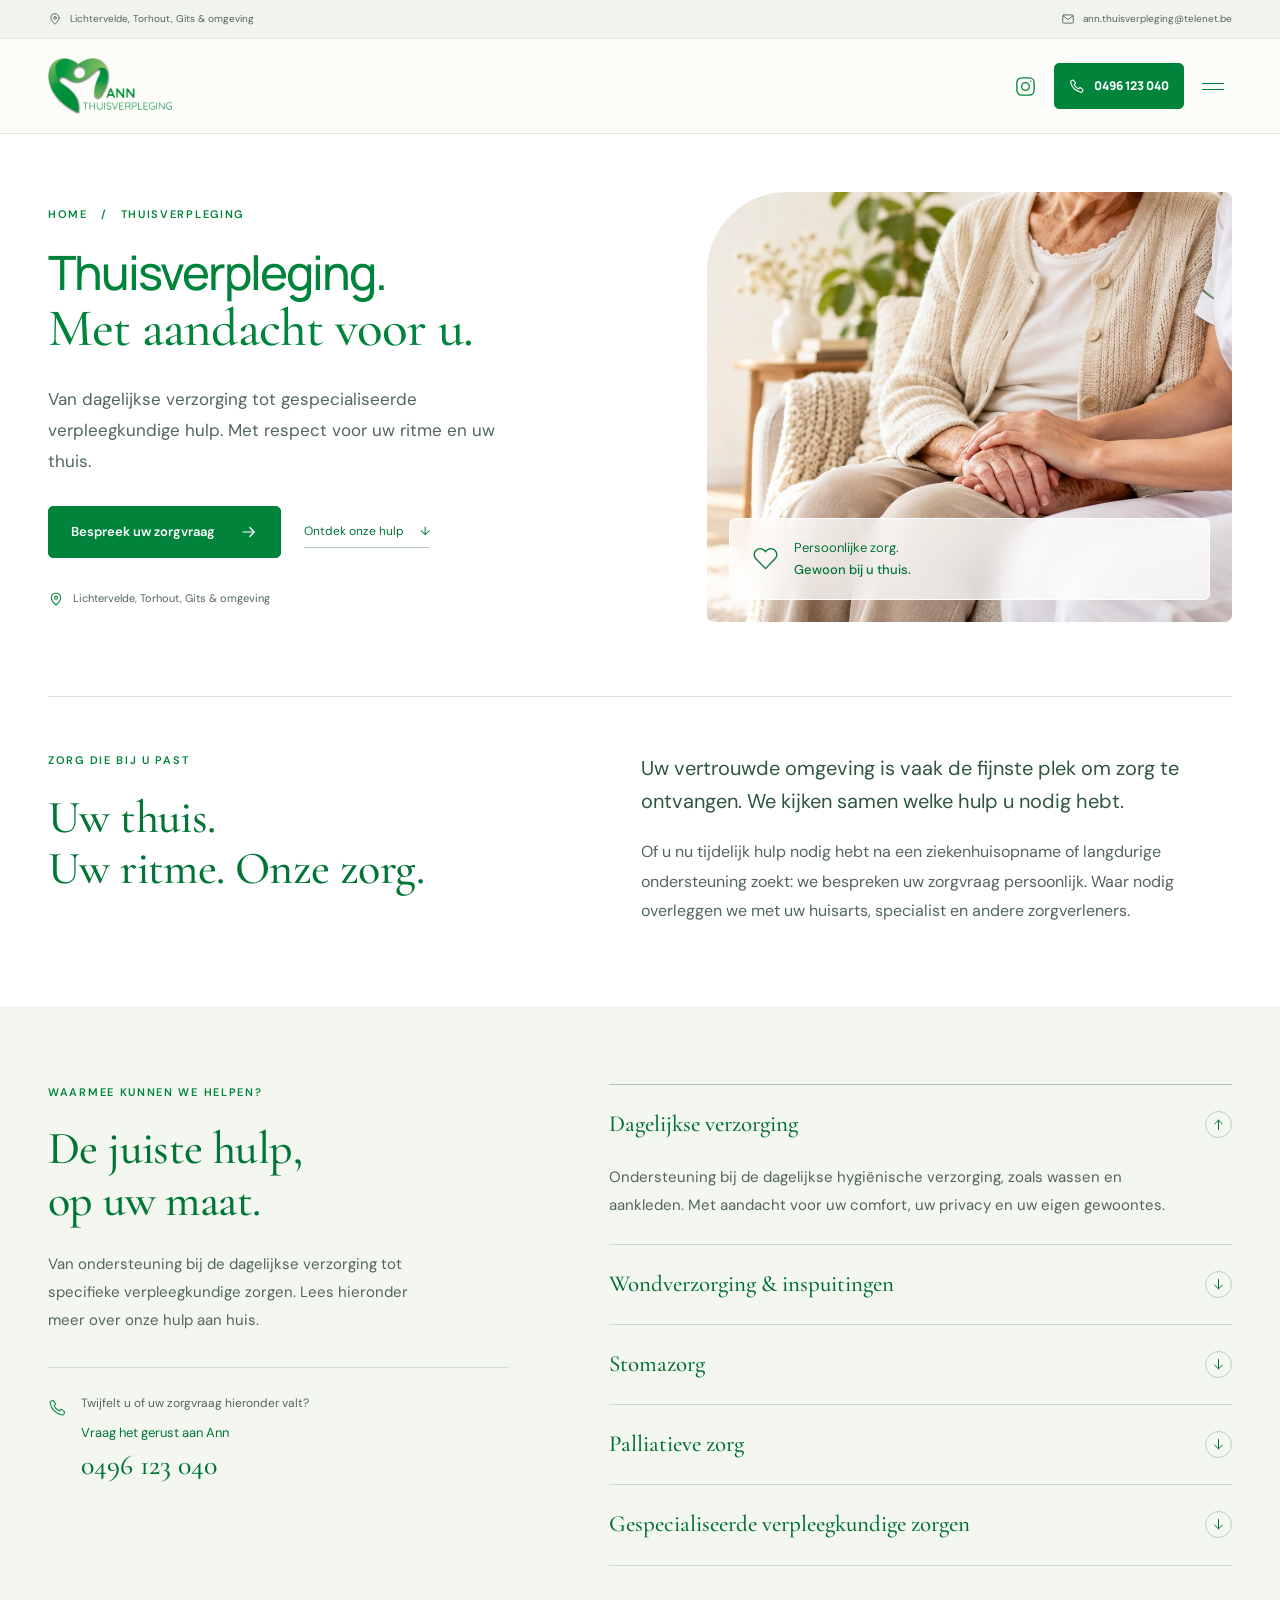
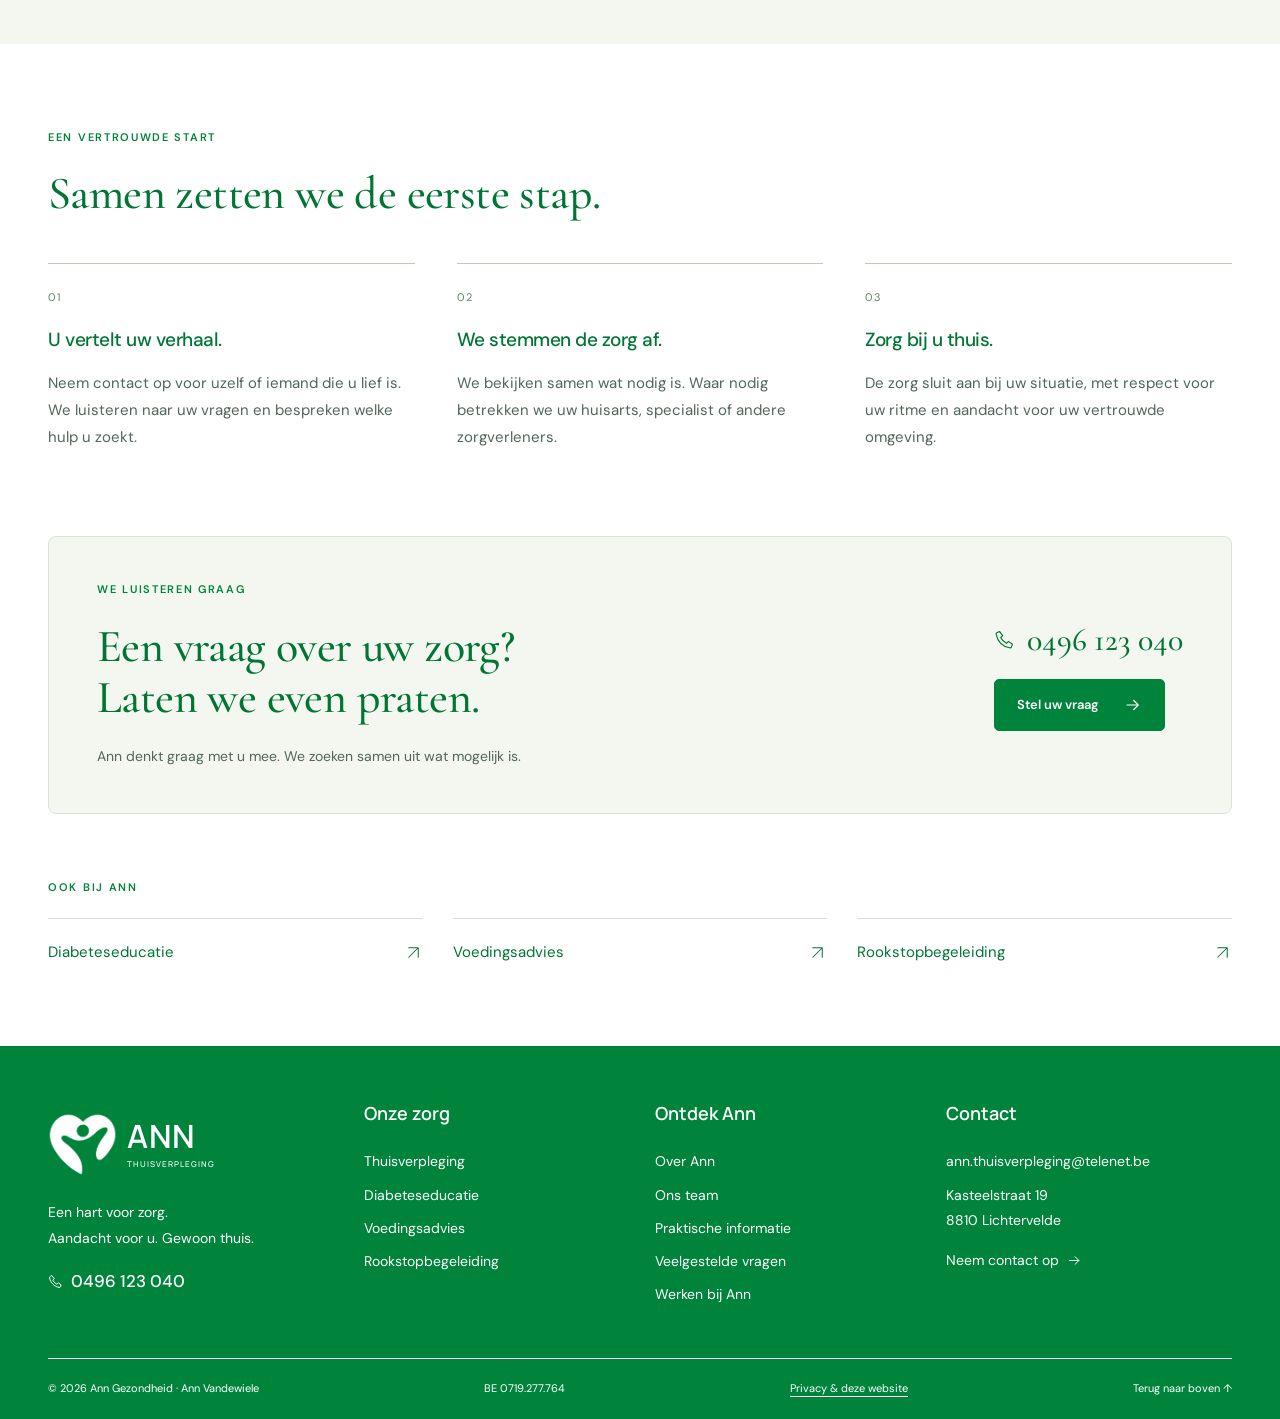
==== thuisverpleging.html @ ef3d953f "Publiceer definitieve Ann-website met bewerkbare pagina’s en actuele ZIP" ====
<!DOCTYPE html>
<html lang="nl-BE"><head><meta charset="utf-8"><meta name="viewport" content="width=device-width, initial-scale=1"><meta name="theme-color" content="#00843c"><title>Thuisverpleging | Ann Gezondheid</title><meta name="description" content="Van dagelijkse verzorging tot gespecialiseerde verpleegkundige hulp. Met respect voor uw ritme en uw thuis."><meta property="og:type" content="website"><meta property="og:locale" content="nl_BE"><meta property="og:title" content="Thuisverpleging | Ann Gezondheid"><meta property="og:description" content="Van dagelijkse verzorging tot gespecialiseerde verpleegkundige hulp. Met respect voor uw ritme en uw thuis."><link rel="icon" href="assets/favicon.svg" type="image/svg+xml"><link rel="preload" href="assets/fonts/manrope-latin-400-normal.woff2" as="font" type="font/woff2" crossorigin><link rel="preload" href="assets/fonts/dm-sans-latin-400-normal.woff2" as="font" type="font/woff2" crossorigin><link rel="stylesheet" href="styles.css"><link rel="stylesheet" href="navigation.css"><link rel="stylesheet" href="thuisverpleging.css"><script src="app.js" defer></script></head>
<body id="top" class="care-page"><svg class="icon-library" xmlns="http://www.w3.org/2000/svg" aria-hidden="true">
    <symbol id="i-arrow" viewBox="0 0 24 24"><path d="M4 12h15m-6-6 6 6-6 6"/></symbol>
    <symbol id="i-diagonal" viewBox="0 0 24 24"><path d="M6 18 18 6M6 6h12v12"/></symbol>
    <symbol id="i-phone" viewBox="0 0 24 24"><path d="m6.5 3 3.4 4.5-2.3 2.3a15 15 0 0 0 6.6 6.6l2.3-2.3L21 17.5l-1 3a2 2 0 0 1-2.3 1C9.7 19.7 4.3 14.3 2.5 6.3A2 2 0 0 1 3.5 4Z"/></symbol>
    <symbol id="i-heart" viewBox="0 0 24 24"><path d="M20.5 4.8a5.2 5.2 0 0 0-7.4 0L12 6l-1.1-1.2a5.2 5.2 0 0 0-7.4 7.4L12 21l8.5-8.8a5.2 5.2 0 0 0 0-7.4Z"/></symbol>
    <symbol id="i-home" viewBox="0 0 24 24"><path d="m3 10 9-7 9 7M5 9v12h14V9M9 21v-8h6v8"/></symbol>
    <symbol id="i-pin" viewBox="0 0 24 24"><path d="M19 10c0 5-7 11-7 11S5 15 5 10a7 7 0 1 1 14 0Z"/><circle cx="12" cy="10" r="2.3"/></symbol>
    <symbol id="i-check" viewBox="0 0 24 24"><path d="m5 12 4 4L19 6"/></symbol>
    <symbol id="i-mail" viewBox="0 0 24 24"><rect x="3" y="5" width="18" height="14" rx="2"/><path d="m4 7 8 6 8-6"/></symbol>
    <symbol id="i-leaf" viewBox="0 0 24 24"><path d="M20 3C8 2 3 7 5 14s13 7 15-11ZM3 21 15 9M8 16v-5m0 5h5"/></symbol>
    <symbol id="i-drop" viewBox="0 0 24 24"><path d="M12 2S5 10 5 15a7 7 0 0 0 14 0c0-5-7-13-7-13Z"/><path d="M9 15a3 3 0 0 0 3 3"/></symbol>
    <symbol id="i-sun" viewBox="0 0 24 24"><path d="M3 20h18M6 16a6 6 0 0 1 12 0M12 2v3M3.5 7.5l2 2m15-2-2 2M2 14h2m16 0h2"/></symbol>
    <symbol id="i-people" viewBox="0 0 24 24"><circle cx="9" cy="7" r="3"/><path d="M2 21v-3a7 7 0 0 1 14 0v3M16 4a3 3 0 0 1 0 6m3 11v-3a7 7 0 0 0-2-5"/></symbol>
    <symbol id="i-shield" viewBox="0 0 24 24"><path d="m12 2 8 3v6c0 5-4 9-8 11-4-2-8-6-8-11V5Z"/><path d="m8 12 3 3 5-6"/></symbol>
    <symbol id="i-close" viewBox="0 0 24 24"><path d="m6 6 12 12M6 18 18 6"/></symbol>
  <symbol id="i-instagram" viewBox="0 0 24 24"><rect x="3" y="3" width="18" height="18" rx="5"/><circle cx="12" cy="12" r="4"/><circle cx="17.5" cy="6.5" r=".75" fill="currentColor" stroke="none"/></symbol>
</svg><a class="skip-link" href="#inhoud">Naar de inhoud</a><div class="utility-bar"><div class="container"><p><svg class="icon" aria-hidden="true"><use href="#i-pin"/></svg>Lichtervelde, Torhout, Gits &amp; omgeving</p><a href="mailto:ann.thuisverpleging@telenet.be"><svg class="icon" aria-hidden="true"><use href="#i-mail"/></svg>ann.thuisverpleging@telenet.be</a></div></div><header class="site-header"><div class="container header-inner"><a class="brand" href="index.html" aria-label="Ann Gezondheid — startpagina"><img src="assets/logo.webp" alt="Ann Thuisverpleging" width="160" height="72"></a><nav class="main-nav" id="main-nav" aria-label="Hoofdnavigatie"><a href="index.html">Home</a><a href="thuisverpleging.html" class="active" aria-current="page">Thuisverpleging</a><a href="diabeteseducatie.html">Diabeteseducatie</a><a href="voedingsadvies.html">Voedingsadvies</a><a href="rookstopbegeleiding.html">Rookstopbegeleiding</a><a href="ons-team.html">Ons team</a><a href="contact.html">Contact</a></nav><div class="header-actions"><a class="header-instagram" href="https://www.instagram.com/" target="_blank" rel="noopener noreferrer" aria-label="Instagram openen (nieuw tabblad)"><svg class="icon" aria-hidden="true"><use href="#i-instagram"/></svg></a><a class="header-phone" href="tel:+32496123040" aria-label="Bel Ann op 0496 123 040"><svg class="icon" aria-hidden="true"><use href="#i-phone"/></svg><span class="phone-number">0496 123 040</span><span class="phone-short" aria-hidden="true">Bel Ann</span></a><button class="menu-toggle" type="button" aria-expanded="false" aria-controls="main-nav" aria-label="Menu openen"><span></span><span></span></button></div></div></header>
<main id="inhoud">
<section class="care-hero" aria-labelledby="care-title"><div class="container care-hero-grid"><div class="care-hero-copy"><p class="eyebrow"><a href="index.html">Home</a><span aria-hidden="true">/</span>Thuisverpleging</p><h1 id="care-title">Thuisverpleging.<br><span>Met aandacht voor u.</span></h1><p>Van dagelijkse verzorging tot gespecialiseerde verpleegkundige hulp. Met respect voor uw ritme en uw thuis.</p><div class="care-hero-actions"><a class="button button-primary" href="contact.html?zorg=Thuisverpleging">Bespreek uw zorgvraag<svg class="icon" aria-hidden="true"><use href="#i-arrow"/></svg></a><a class="care-text-link" href="#zorgaanbod">Ontdek onze hulp <span aria-hidden="true">↓</span></a></div><p class="care-region"><svg class="icon" aria-hidden="true"><use href="#i-pin"/></svg>Lichtervelde, Torhout, Gits &amp; omgeving</p></div><figure class="care-hero-photo"><img src="assets/hero-zorg.webp" alt="Een verpleegkundige legt geruststellend haar hand op de handen van een oudere persoon" width="1983" height="793" fetchpriority="high"><figcaption><svg class="icon" aria-hidden="true"><use href="#i-heart"/></svg><span>Persoonlijke zorg.<br><strong>Gewoon bij u thuis.</strong></span></figcaption></figure></div></section>
<section class="care-intro"><div class="container care-intro-grid"><div><p class="eyebrow">Zorg die bij u past</p><h2>Uw thuis.<br>Uw ritme. Onze zorg.</h2></div><div class="care-reading"><p class="care-lead">Uw vertrouwde omgeving is vaak de fijnste plek om zorg te ontvangen. We kijken samen welke hulp u nodig hebt.</p><p>Of u nu tijdelijk hulp nodig hebt na een ziekenhuisopname of langdurige ondersteuning zoekt: we bespreken uw zorgvraag persoonlijk. Waar nodig overleggen we met uw huisarts, specialist en andere zorgverleners.</p></div></div></section>
<section class="care-offer" id="zorgaanbod" aria-labelledby="offer-title"><div class="container care-offer-grid"><div class="care-offer-heading"><p class="eyebrow">Waarmee kunnen we helpen?</p><h2 id="offer-title">De juiste hulp,<br>op uw maat.</h2><p>Van ondersteuning bij de dagelijkse verzorging tot specifieke verpleegkundige zorgen. Lees hieronder meer over onze hulp aan huis.</p><div class="care-question"><svg class="icon" aria-hidden="true"><use href="#i-phone"/></svg><div><p>Twijfelt u of uw zorgvraag hieronder valt?</p><a href="tel:+32496123040">Vraag het gerust aan Ann <span>0496 123 040</span></a></div></div></div><div class="care-accordion">
<details open><summary><span>Dagelijkse verzorging</span><svg class="icon" aria-hidden="true"><use href="#i-arrow"/></svg></summary><div class="care-answer"><p>Ondersteuning bij de dagelijkse hygiënische verzorging, zoals wassen en aankleden. Met aandacht voor uw comfort, uw privacy en uw eigen gewoontes.</p></div></details>
<details><summary><span>Wondverzorging &amp; inspuitingen</span><svg class="icon" aria-hidden="true"><use href="#i-arrow"/></svg></summary><div class="care-answer"><p>Verpleegkundige hulp bij wondverzorging en inspuitingen, bij u thuis. We bespreken welke zorgen nodig zijn en stemmen die waar nodig af met uw huisarts of specialist.</p></div></details>
<details><summary><span>Stomazorg</span><svg class="icon" aria-hidden="true"><use href="#i-arrow"/></svg></summary><div class="care-answer"><p>Verpleegkundige ondersteuning bij de verzorging van uw stoma. We luisteren naar uw vragen en bekijken samen welke hulp u nodig hebt in het dagelijks leven.</p></div></details>
<details><summary><span>Palliatieve zorg</span><svg class="icon" aria-hidden="true"><use href="#i-arrow"/></svg></summary><div class="care-answer"><p>Zorg en ondersteuning in uw vertrouwde omgeving, met aandacht voor u en uw naasten. Waar nodig overleggen we met uw huisarts en de andere betrokken zorgverleners.</p></div></details>
<details><summary><span>Gespecialiseerde verpleegkundige zorgen</span><svg class="icon" aria-hidden="true"><use href="#i-arrow"/></svg></summary><div class="care-answer"><p>Hebt u een specifieke zorgvraag? We bespreken persoonlijk welke verpleegkundige ondersteuning nodig en mogelijk is. Samen zoeken we uit wat bij uw situatie past.</p></div></details>
</div></div></section>
<section class="care-start" aria-labelledby="start-title"><div class="container"><div class="care-section-heading"><p class="eyebrow">Een vertrouwde start</p><h2 id="start-title">Samen zetten we de eerste stap.</h2></div><ol class="care-steps"><li><span class="care-step-number">01</span><h3>U vertelt uw verhaal.</h3><p>Neem contact op voor uzelf of iemand die u lief is. We luisteren naar uw vragen en bespreken welke hulp u zoekt.</p></li><li><span class="care-step-number">02</span><h3>We stemmen de zorg af.</h3><p>We bekijken samen wat nodig is. Waar nodig betrekken we uw huisarts, specialist of andere zorgverleners.</p></li><li><span class="care-step-number">03</span><h3>Zorg bij u thuis.</h3><p>De zorg sluit aan bij uw situatie, met respect voor uw ritme en aandacht voor uw vertrouwde omgeving.</p></li></ol></div></section>
<section class="care-contact" aria-labelledby="care-contact-title"><div class="container"><div class="care-contact-panel"><div><p class="eyebrow">We luisteren graag</p><h2 id="care-contact-title">Een vraag over uw zorg?<br>Laten we even praten.</h2><p>Ann denkt graag met u mee. We zoeken samen uit wat mogelijk is.</p></div><div class="care-contact-actions"><a class="care-direct-phone" href="tel:+32496123040"><svg class="icon" aria-hidden="true"><use href="#i-phone"/></svg>0496 123 040</a><a class="button button-primary" href="contact.html?zorg=Thuisverpleging">Stel uw vraag<svg class="icon" aria-hidden="true"><use href="#i-arrow"/></svg></a></div></div></div></section>
<section class="care-related" aria-label="Ook bij Ann"><div class="container"><p class="eyebrow">Ook bij Ann</p><div class="care-related-links"><a href="diabeteseducatie.html">Diabeteseducatie<svg class="icon" aria-hidden="true"><use href="#i-diagonal"/></svg></a><a href="voedingsadvies.html">Voedingsadvies<svg class="icon" aria-hidden="true"><use href="#i-diagonal"/></svg></a><a href="rookstopbegeleiding.html">Rookstopbegeleiding<svg class="icon" aria-hidden="true"><use href="#i-diagonal"/></svg></a></div></div></section>
</main>

<footer class="site-footer"><div class="container"><div class="footer-main"><div class="footer-about"><a class="footer-brand" href="index.html" aria-label="Ann Thuisverpleging — startpagina"><span class="footer-mark" aria-hidden="true"></span><span class="footer-wordmark" aria-hidden="true">ANN<small>THUISVERPLEGING</small></span></a><p>Een hart voor zorg.<br>Aandacht voor u. Gewoon thuis.</p><a class="footer-phone" href="tel:+32496123040"><svg class="icon" aria-hidden="true"><use href="#i-phone"/></svg>0496 123 040</a></div><div><h2>Onze zorg</h2><a href="thuisverpleging.html">Thuisverpleging</a><a href="diabeteseducatie.html">Diabeteseducatie</a><a href="voedingsadvies.html">Voedingsadvies</a><a href="rookstopbegeleiding.html">Rookstopbegeleiding</a></div><div><h2>Ontdek Ann</h2><a href="over-ann.html">Over Ann</a><a href="ons-team.html">Ons team</a><a href="praktisch.html">Praktische informatie</a><a href="veelgestelde-vragen.html">Veelgestelde vragen</a><a href="vacature.html">Werken bij Ann</a></div><div><h2>Contact</h2><a href="mailto:ann.thuisverpleging@telenet.be">ann.thuisverpleging@telenet.be</a><p>Kasteelstraat 19<br>8810 Lichtervelde</p><a href="contact.html">Neem contact op <svg class="icon" aria-hidden="true"><use href="#i-arrow"/></svg></a></div></div><div class="footer-bottom"><span>© <span id="year">2026</span> Ann Gezondheid · Ann Vandewiele</span><span>BE 0719.277.764</span><button type="button" data-service="privacy" aria-haspopup="dialog">Privacy &amp; deze website</button><a href="#top">Terug naar boven ↑</a></div></div></footer>
<div class="mobile-contact"><a href="tel:+32496123040"><svg class="icon" aria-hidden="true"><use href="#i-phone"/></svg>Bel Ann</a><a href="contact.html">Stel uw vraag<svg class="icon" aria-hidden="true"><use href="#i-arrow"/></svg></a></div><dialog id="info-dialog" class="info-dialog" aria-labelledby="dialog-title"><button class="dialog-close" type="button" aria-label="Venster sluiten"><svg class="icon" aria-hidden="true"><use href="#i-close"/></svg></button><div id="dialog-content"></div></dialog><template id="content-privacy"><p class="eyebrow">Helder en eenvoudig</p><h2 id="dialog-title">Uw privacy<br><em>telt mee.</em></h2><h3>Wie zit achter deze website?</h3><p>Ann Gezondheid · Ann Vandewiele<br>Kasteelstraat 19, 8810 Lichtervelde<br>Ondernemingsnummer: BE 0719.277.764<br><a href="mailto:ann.thuisverpleging@telenet.be">ann.thuisverpleging@telenet.be</a></p><h3>Het contactformulier</h3><p>Het formulier maakt een e-mail klaar in uw eigen e-mailprogramma. Het verstuurt zelf niets en slaat uw invoer niet op de website op. U kiest zelf of u de e-mail verzendt. Deel via e-mail geen gevoelige medische informatie; bespreek die bij voorkeur rechtstreeks met Ann.</p><h3>Cookies en externe diensten</h3><p>Deze website gebruikt geen analytische of advertentiecookies en laadt geen externe lettertypen, kaarten of sociale widgets. Uw browser vraagt de pagina en bijbehorende bestanden wel op bij de hostingprovider. Of die provider technische loggegevens bewaart en hoelang, hangt af van de uiteindelijke hostinginstellingen.</p><h3>Vragen over uw gegevens?</h3><p>Neem rechtstreeks contact op met Ann. Zij kan u uitleg geven over de verwerking van uw e-mail en uw rechten. Deze toelichting gaat over de website; de verwerking van patiëntgegevens wordt afzonderlijk besproken.</p></template></body></html>
---- styles.css ----
@font-face{font-family:Manrope;src:url('assets/fonts/manrope-latin-800-normal.woff2') format('woff2');font-weight:800;font-display:swap}
@font-face{font-family:Manrope;src:url('assets/fonts/manrope-latin-400-normal.woff2') format('woff2');font-weight:400;font-display:swap}
@font-face{font-family:Manrope;src:url('assets/fonts/manrope-latin-500-normal.woff2') format('woff2');font-weight:500;font-display:swap}
@font-face{font-family:Manrope;src:url('assets/fonts/manrope-latin-600-normal.woff2') format('woff2');font-weight:600;font-display:swap}
@font-face{font-family:Manrope;src:url('assets/fonts/manrope-latin-700-normal.woff2') format('woff2');font-weight:700;font-display:swap}
@font-face{font-family:DM Sans;src:url('assets/fonts/dm-sans-latin-400-normal.woff2') format('woff2');font-weight:400;font-display:swap}
@font-face{font-family:DM Sans;src:url('assets/fonts/dm-sans-latin-500-normal.woff2') format('woff2');font-weight:500;font-display:swap}
@font-face{font-family:DM Sans;src:url('assets/fonts/dm-sans-latin-600-normal.woff2') format('woff2');font-weight:600 900;font-display:swap}
:root{--green:#00843c;--deep:var(--green);--dark:var(--green);--leaf:var(--green);--light:#fff;--text:var(--green);--muted:var(--green);--line:var(--green);--white:#fff;--font:'DM Sans',Arial,sans-serif;--width:1240px}
*,*::before,*::after{box-sizing:border-box}
html{scroll-behavior:smooth;scroll-padding-top:112px}
body{margin:0;background:#fff;color:var(--text);font:16px/1.8 var(--font);-webkit-font-smoothing:antialiased}
body.dialog-open{overflow:hidden}
h1,h2,h3,p,figure{margin:0}h1,h2,h3{color:var(--dark);font-weight:600;line-height:1.18}
h1{font-size:clamp(40px,4.4vw,64px);letter-spacing:-2.7px}h2{font-size:clamp(32px,3.2vw,46px);letter-spacing:-1.7px}h3{font-size:21px;letter-spacing:-.5px}
h1>span,h2>span{color:var(--green)}p{color:var(--muted)}a{color:inherit;text-decoration:none}button,input,select,textarea{font:inherit}button{cursor:pointer;color:inherit}img{max-width:100%;display:block;height:auto}svg{display:block}button,a{-webkit-tap-highlight-color:transparent}
:focus-visible{outline:3px solid var(--green);outline-offset:5px}::selection{background:#fff;color:#00843c}[hidden]{display:none!important}
.container{width:min(var(--width),calc(100% - 96px));margin-inline:auto}.section{padding-block:92px}.soft{background:var(--light)}.icon{width:23px;height:23px;flex-shrink:0;fill:none;stroke:currentColor;stroke-width:1.6;stroke-linecap:round;stroke-linejoin:round}.icon-library{position:absolute;width:0;height:0;overflow:hidden}
.skip-link{position:fixed;z-index:100;top:15px;left:15px;padding:12px 20px;background:var(--dark);color:#fff;transform:translateY(-180%)}.skip-link:focus{transform:none}
.utility-bar{background:var(--deep);color:#fff;font-size:11px}.utility-bar>.container{display:flex;align-items:center;justify-content:space-between;min-height:35px;gap:20px}.utility-bar p,.utility-bar a{display:flex;align-items:center;gap:8px;color:#fff}.utility-bar .icon{width:13px;height:13px}
.site-header{background:#fff;position:sticky;top:0;z-index:30;border-bottom:1px solid #00843c}.header-inner{height:98px;display:flex;gap:27px;align-items:center;justify-content:space-between}.brand{flex-shrink:0}.brand img{width:144px;height:auto}.main-nav{display:flex;align-items:center;gap:20px;margin-left:auto}.main-nav>a{font-size:13px;white-space:nowrap;padding:13px 0;position:relative;font-weight:500}.main-nav>a::after{position:absolute;content:'';height:2px;left:0;right:0;bottom:3px;background:var(--green);transform:scaleX(0);transform-origin:left;transition:transform .2s}.main-nav>a:hover::after,.main-nav>a.active::after{transform:scaleX(1)}.main-nav>a.active{color:var(--deep)}
.header-actions{display:flex;gap:12px;align-items:center}.header-phone{display:flex;align-items:center;gap:9px;white-space:nowrap;font-size:11px;font-weight:600;border:1px solid #00843c;border-radius:8px;padding:11px 13px;color:var(--deep)}.header-phone .icon{width:15px;height:15px}.menu-toggle{display:none}
.eyebrow{font-size:11px;text-transform:uppercase;letter-spacing:1.7px;line-height:1.6;font-weight:600;color:var(--deep);margin-bottom:19px;display:flex;gap:9px;align-items:center}.green-dot{width:7px;height:7px;border-radius:50%;background:var(--green)}
.button{display:inline-flex;align-items:center;justify-content:center;gap:22px;border:1px solid #00843c;border-radius:9px;padding:14px 21px;min-height:52px;font-size:12px;line-height:1.5;font-weight:600;transition:background .2s,transform .2s;cursor:pointer}.button .icon{width:18px;height:18px}.button-primary{background:var(--deep);border-color:var(--deep);color:#fff}.button-primary:hover{background:#00843c;transform:translateY(-2px)}.button-outline{background:#fff;border-color:#00843c;color:var(--deep)}.button-outline:hover{background:#fff;transform:translateY(-2px)}.text-link{display:inline-flex;gap:13px;align-items:center;color:var(--deep);font-size:12px;font-weight:600;line-height:1.6}.text-link .icon{width:18px;height:18px}.text-link:hover{text-decoration:underline;text-underline-offset:5px}
/* The home hero uses a natural-light care image without a colour overlay. */

.hero-actions{display:flex;gap:13px;align-items:center;flex-wrap:wrap;margin-top:28px}

.photo-composition{position:relative;isolation:isolate;margin:18px 13px 27px 0}.photo-frame{border-radius:20px 100px 20px 20px;overflow:hidden;background:#fff}.photo-frame img{width:100%;height:430px;object-fit:cover;object-position:50% 58%}.botanical{position:absolute;width:149px;height:211px;right:-50px;top:-57px;stroke:#00843c;stroke-width:1.2;z-index:-1}.photo-note{position:absolute;bottom:-23px;left:-25px;background:#fff;padding:21px 25px;border:1px solid #00843c;border-radius:12px;box-shadow:none;display:flex;gap:15px;align-items:center}.photo-note>.icon{width:37px;height:37px;padding:8px;border:1px solid #00843c;border-radius:50%;color:var(--green)}.photo-note>span{display:grid;gap:2px}.photo-note strong{font-size:15px;font-weight:500;color:var(--dark)}.photo-note small{font-size:10px;color:var(--muted)}
.ann-composition{max-width:430px;margin-inline:auto;width:calc(100% - 40px)}.ann-composition .photo-frame{border-radius:90px 18px 18px 18px;box-shadow:none}.ann-composition .photo-frame img{height:auto;aspect-ratio:1/1.12;object-position:50% 35%}.ann-composition .botanical{right:-55px;top:auto;bottom:-25px;width:115px;height:160px;transform:rotate(25deg)}
.values-strip{border-bottom:1px solid var(--line);background:#fff}.values-strip .values-grid{padding-block:31px}.values-grid{display:grid;grid-template-columns:repeat(3,1fr);gap:38px}.values-grid>div{position:relative;padding-left:49px}.values-grid .icon{position:absolute;left:0;top:2px;color:var(--green);width:27px;height:27px}.values-grid h3{font-size:15px;letter-spacing:-.2px;margin-bottom:7px}.values-grid p{font-size:12px;line-height:1.8;max-width:295px}.section-heading{margin-bottom:39px}.section-heading h2{margin-bottom:15px}.centered{text-align:center}.centered .eyebrow{justify-content:center}.section-top{display:flex;align-items:flex-end;justify-content:space-between;gap:65px;margin-bottom:39px}.section-top>p{font-size:14px;max-width:330px;line-height:1.9}
/* The whole care card is a native link, on desktop and touch screens. */
.service-grid{display:grid;grid-template-columns:repeat(4,minmax(0,1fr));gap:20px}
.service-card{position:relative;display:flex;flex-direction:column;min-width:0;min-height:244px;padding:34px 26px;border-radius:18px;border:1px solid #00843c;background:#fff;box-shadow:none;cursor:pointer;transition:box-shadow .2s,transform .2s,border-color .2s,background .2s}
.service-card h3{font-size:23px;line-height:1.3;letter-spacing:-.7px;margin-bottom:21px;text-decoration:underline;text-decoration-thickness:1px;text-decoration-color:#00843c;text-underline-offset:7px}
.service-card p{font-size:14px;line-height:1.85;margin:0;color:#00843c}
.service-card:hover,.service-card:focus-visible{transform:translateY(-6px);border-color:#00843c;background:#fff;box-shadow:none}
.service-card:hover h3,.service-card:focus-visible h3{color:var(--deep);text-decoration-color:var(--deep);text-decoration-thickness:2px}
.support-section{position:relative;isolation:isolate;overflow:hidden;background:#00843c}
.support-section::before{content:'';position:absolute;z-index:-1;right:-250px;top:-430px;width:750px;height:750px;border:1px solid #00843c;border-radius:50%;box-shadow:none}
.support-section .section-top{gap:60px;margin-bottom:43px}
.support-section .section-top h2,.support-section .eyebrow,.support-section .section-top>p{color:#fff}
.support-section .section-top h2>span{color:#fff}
.support-section .section-top>p{max-width:360px;font-size:15px;line-height:1.85}
.support-section .service-card{border-color:#fff;box-shadow:none}
.support-section .service-card:hover,.support-section .service-card:focus-visible{box-shadow:none;border-color:#00843c}
.support-section .service-card:focus-visible{outline:3px solid #00843c;outline-offset:6px}

.split-grid{display:grid;grid-template-columns:1fr 1fr;gap:90px;align-items:center}.prose h2{margin-bottom:24px}.prose .lead{font-size:19px;line-height:1.75;color:#00843c}.prose p{font-size:15px;line-height:1.9;margin-bottom:20px}.prose h3{margin-block:29px 14px}.prose ul{padding-left:23px;margin-block:20px 28px;color:var(--muted)}.prose li{font-size:15px;line-height:1.9;margin-block:9px;padding-left:4px}.prose li::marker{color:var(--green)}.prose .button{margin-top:9px}.wide{max-width:900px;margin-top:45px}.wide p{font-size:16px}.steps-grid{padding:0;margin:0;list-style:none;display:grid;grid-template-columns:repeat(3,1fr);gap:45px}.steps-grid li{border-top:1px solid #00843c;padding-top:24px}.step-number{display:grid;place-items:center;width:42px;height:42px;border-radius:50%;background:#fff;color:var(--deep);font-size:14px;font-weight:600;margin-bottom:24px}.steps-grid h3{font-size:18px;margin-bottom:15px}.steps-grid p{font-size:14px;line-height:1.9}.center-action{margin-top:38px;text-align:center}
.region-band{background:var(--deep);color:#fff;padding-block:64px}.region-band>.container{display:grid;grid-template-columns:1.35fr 1fr;gap:90px;align-items:center}.region-band .eyebrow,.region-band p{color:#fff}.region-band h2{color:#fff;font-size:38px;letter-spacing:-1.2px;margin-bottom:20px}.region-band>.container>div>.icon{width:27px;height:27px;color:#fff;margin-bottom:20px}.region-band p{font-size:14px;max-width:480px}.region-note{border-left:1px solid #00843c;padding-left:50px}.region-note h3{color:#fff;font-size:26px;line-height:1.4}.region-note .button{background:#fff;color:var(--deep);border-color:#fff;margin-top:25px}
.page-hero{position:relative;overflow:hidden;background:#fff;padding-block:63px 69px}.page-hero>.container{position:relative;z-index:1}.page-hero h1{max-width:970px;margin-bottom:23px}.page-lead{max-width:680px;font-size:16px;line-height:1.9}.hero-ring{position:absolute;right:-40px;top:-100px;width:480px;height:480px;border:1px solid #00843c;border-radius:50%;opacity:1}.hero-ring::before,.hero-ring::after{content:'';position:absolute;inset:32px;border:1px solid #00843c;border-radius:50%}.hero-ring::after{inset:64px}.page-hero .eyebrow{font-size:10px}.info-note{display:flex;gap:17px;align-items:center;padding:23px 27px;background:var(--light);border:1px solid var(--line);border-radius:10px;margin-top:31px}.info-note .icon{color:var(--green)}.info-note p{font-size:14px}.info-note a{text-decoration:underline;text-underline-offset:4px;color:var(--deep)}
.team-profile{display:grid;grid-template-columns:350px 1fr;gap:100px;align-items:center}.profile-photo .ann-composition{width:calc(100% - 25px)}.role-label{font-size:12px!important;color:var(--deep);font-weight:600;margin-top:-9px}.practical-grid{display:grid;grid-template-columns:1fr 1fr;gap:80px;align-items:start}.check-panel,.info-card{padding:31px;background:#fff;border:1px solid var(--line);border-radius:14px}.check-panel ul{margin:0;padding-left:20px;color:var(--muted)}.check-panel li{padding-left:6px;margin-block:13px;font-size:15px}.check-panel li::marker{color:var(--green)}.info-card{background:var(--light)}.info-card>.icon{color:var(--green);width:33px;height:33px;margin-bottom:21px}.info-card h3{margin-bottom:16px;font-size:22px}.info-card p{font-size:14px;line-height:1.9;margin-bottom:20px}.article-layout{display:grid;grid-template-columns:minmax(0,1fr) 300px;gap:90px;align-items:start}.service-prose{max-width:750px}.service-prose .dialog-callout{background:var(--light);border-left:3px solid var(--leaf);padding:20px 23px;font-size:14px;margin-block:25px}.care-sidebar{position:sticky;top:130px;padding:25px;border:1px solid var(--line);border-radius:14px;background:#fff}.care-sidebar>a{display:flex;gap:15px;align-items:center;justify-content:space-between;font-size:13px;padding:14px 0;border-bottom:1px solid var(--line)}.care-sidebar>a.active{color:var(--deep);font-weight:600}.care-sidebar>a:hover{text-decoration:underline}.care-sidebar>a .icon{width:16px;height:16px}.sidebar-help{padding-top:25px}.sidebar-help h3{font-size:17px;margin-bottom:10px}.sidebar-help p{font-size:12px;margin-bottom:17px}.sidebar-help>a{display:flex;gap:9px;align-items:center;font-size:16px;color:var(--deep);font-weight:600}.sidebar-help .icon{width:17px;height:17px}
.faq-container{max-width:900px}.faq-list{border-top:1px solid var(--line)}.faq-list details{border-bottom:1px solid var(--line)}.faq-list summary{display:flex;align-items:center;justify-content:space-between;gap:25px;padding:24px 0;list-style:none;cursor:pointer;color:var(--dark);font-size:16px;font-weight:500;line-height:1.65}.faq-list summary::-webkit-details-marker{display:none}.faq-plus{width:25px;height:25px;background:#fff;border-radius:50%;position:relative;flex-shrink:0}.faq-plus::before,.faq-plus::after{content:'';position:absolute;width:9px;height:1px;background:var(--deep);left:8px;top:12px}.faq-plus::after{transform:rotate(90deg)}details[open] .faq-plus::after{transform:none}.faq-answer{padding:0 44px 25px 0;font-size:15px;line-height:1.9}.faq-answer a{text-decoration:underline;color:var(--deep)}
.contact-banner{background:#fff;padding-block:54px;border-top:1px solid #00843c}.contact-banner>.container{display:flex;align-items:center;justify-content:space-between;gap:45px}.contact-banner .eyebrow{font-size:10px;margin-bottom:13px}.contact-banner h2{font-size:35px;margin-bottom:13px;letter-spacing:-1.2px}.contact-banner p{font-size:14px}.contact-banner .button{flex-shrink:0}
.contact-grid{display:grid;grid-template-columns:.85fr 1.15fr;gap:100px;align-items:start}.contact-copy h2{font-size:40px}.contact-phone{display:flex;gap:15px;align-items:center;width:fit-content;margin-block:30px 25px}.contact-icon{width:48px;height:48px;background:#fff;border-radius:50%;display:grid;place-items:center;color:var(--deep)}.contact-icon .icon{width:21px;height:21px}.contact-phone small{display:block;color:var(--muted);font-size:12px}.contact-phone strong{font-size:30px;line-height:1.4;font-weight:600;letter-spacing:-1.2px;color:var(--deep)}.contact-phone:hover strong{text-decoration:underline;text-underline-offset:5px}.contact-row{display:flex;gap:14px;align-items:start;font-size:13px;overflow-wrap:anywhere;margin-block:23px}.contact-row .icon{width:19px;height:19px;margin-top:3px;color:var(--green)}.contact-row address{font-style:normal;color:var(--muted);font-size:14px;line-height:1.8}.contact-region{border-top:1px solid var(--line);padding-top:24px;margin-top:29px}.contact-region h3{font-size:17px;margin:0 0 13px}.contact-region p{font-size:13px;line-height:1.85;margin-bottom:10px}.emergency-note{font-size:11px!important;max-width:350px;margin-top:29px}
.contact-form{padding:32px;background:var(--light);border:1px solid var(--line);border-radius:16px}.contact-form h3{font-size:25px;margin-bottom:10px;letter-spacing:-.9px}.contact-form>p:not(.privacy-note):not(.form-status){font-size:12px;line-height:1.85;margin-bottom:25px}.form-grid{display:grid;grid-template-columns:1fr 1fr;gap:18px 15px}.field{display:grid;align-content:start;gap:7px;min-width:0}.full-width{grid-column:1/-1}.field label{font-size:12px;font-weight:500;color:var(--dark)}.field label>span{font-size:10px;color:var(--muted);font-weight:400}.field input,.field textarea,.field select{width:100%;min-height:46px;border:1px solid #00843c;border-radius:7px;background:#fff;color:var(--text);padding:11px 12px;font-size:13px;line-height:1.6}.field input::placeholder,.field textarea::placeholder{color:#00843c;opacity:1}.field textarea{min-height:132px;resize:vertical}.field input:focus,.field textarea:focus,.field select:focus{outline:2px solid #00843c;outline-offset:2px}.privacy-note{display:flex;gap:8px;align-items:start;font-size:10px;line-height:1.8;color:var(--muted);margin:18px 0 22px}.privacy-note .icon{width:15px;height:15px;margin-top:2px}.form-submit{width:100%;justify-content:space-between}.form-submit:disabled{opacity:1;cursor:not-allowed}.form-status{font-size:12px;padding:14px;background:#fff;margin-top:20px;border-radius:6px;color:var(--dark)}.email-fallback{font-size:11px;line-height:1.9;border-top:1px solid var(--line);margin-top:18px;padding-top:18px}.email-fallback>a.button{font-size:12px;padding:11px 15px;min-height:44px;margin-bottom:15px}.email-fallback a:not(.button){text-decoration:underline;overflow-wrap:anywhere}.email-fallback .text-link{background:#fff;border:0;padding:0;margin-top:14px}.email-fallback textarea{width:100%;background:#fff;border:1px solid var(--line);padding:12px;margin-top:15px;font-size:12px;resize:vertical}
.site-footer{background:#00843c;color:#fff;padding-top:54px}.footer-main{display:grid;grid-template-columns:1.1fr 1fr 1fr 1.15fr;gap:42px;padding-bottom:43px}.footer-brand{color:#fff;font-size:43px;font-weight:600;line-height:1;letter-spacing:-2px;display:inline-block;margin-bottom:21px}.footer-brand>span{display:block;text-transform:uppercase;letter-spacing:3px;font-size:9px;font-weight:400;line-height:1.8;margin-top:9px}.footer-main h2{font-size:13px;letter-spacing:0;color:#fff;line-height:1.5;margin:0 0 19px}.footer-main p{font-size:12px;color:#fff;line-height:1.9;margin-bottom:15px}.footer-main a:not(.footer-brand){font-size:12px;line-height:1.9;display:flex;align-items:center;gap:8px;margin-bottom:8px;overflow-wrap:anywhere}.footer-main a:hover{text-decoration:underline;text-underline-offset:4px}.footer-main .icon{width:15px;height:15px}.footer-main .footer-phone{font-size:17px!important;font-weight:500;color:#fff}.footer-bottom{display:flex;justify-content:space-between;gap:20px;align-items:center;padding-block:20px;border-top:1px solid #00843c;font-size:9px;color:#fff}.footer-bottom button{border:0;background:none;color:inherit;padding:0;text-decoration:underline;text-underline-offset:4px;font-size:9px}
.info-dialog{border:1px solid var(--line);border-radius:14px;padding:50px 35px 30px;width:min(640px,calc(100% - 32px));max-height:calc(100dvh - 40px);color:var(--text);background:#fff;overflow-y:auto;overscroll-behavior:contain}.info-dialog::backdrop{background:#00843c;backdrop-filter:none}.dialog-close{position:absolute;top:14px;right:14px;width:34px;height:34px;border:0;border-radius:50%;background:var(--light);display:grid;place-items:center;color:var(--deep)}.dialog-close .icon{width:18px;height:18px}.info-dialog h2{font-size:36px;margin-bottom:24px}.info-dialog h2 em{font-style:normal;color:var(--green)}.info-dialog h3{font-size:17px;margin-block:24px 13px}.info-dialog p:not(.eyebrow){font-size:14px;margin-bottom:15px;line-height:1.9}.info-dialog a{text-decoration:underline;overflow-wrap:anywhere}.mobile-contact{display:none}
@media(min-width:1101px) and (max-width:1250px){.container{width:calc(100% - 64px)}.header-inner{gap:20px}.brand img{width:126px}.main-nav{gap:13px}.main-nav>a{font-size:12px}.header-phone{padding-inline:10px;font-size:10px}.hero-grid{gap:47px}.hero-copy h1{font-size:53px}.service-card{padding:25px 20px}.service-card h3{font-size:21px}.service-grid{gap:15px}}
@media(max-width:1100px){.container{width:calc(100% - 64px)}.header-inner{height:84px}.brand img{width:137px}.header-actions{margin-left:auto;gap:19px}.header-phone{font-size:12px}.menu-toggle{display:flex;flex-direction:column;justify-content:center;align-items:center;gap:5px;width:38px;height:42px;padding:7px;background:none;border:0}.menu-toggle>span{width:22px;height:1px;background:var(--dark);transition:transform .2s}.menu-toggle[aria-expanded=true]>span:first-child{transform:translateY(3px) rotate(45deg)}.menu-toggle[aria-expanded=true]>span:last-child{transform:translateY(-3px) rotate(-45deg)}.main-nav{display:none;position:absolute;top:100%;left:0;right:0;background:#fff;margin:0;padding:15px 32px 23px;border-block:1px solid var(--line);box-shadow:none;max-height:calc(100dvh - 140px);overflow-y:auto}.main-nav.open{display:flex;flex-direction:column;align-items:stretch;gap:0}.main-nav>a{font-size:16px;padding:13px 0;border-bottom:1px solid var(--line)}.main-nav>a:last-child{border-bottom:0}.main-nav>a::after{display:none}.hero-grid{gap:40px;padding-block:65px}.hero-copy h1{font-size:47px}.hero-intro{font-size:15px}.photo-frame img{height:410px}.photo-note{left:-15px;padding:18px}.photo-note strong{font-size:13px}.hero-actions .button{font-size:11px;padding-inline:15px;gap:15px}.service-grid{grid-template-columns:repeat(2,1fr);gap:22px}.service-card h3{font-size:24px}.service-card p{font-size:14px}.split-grid{gap:58px}.section{padding-block:75px}.values-grid{gap:24px}.values-grid>div{padding-left:40px}.values-grid h3{font-size:14px}.values-grid p{font-size:11px}.values-grid .icon{width:24px;height:24px}.article-layout{grid-template-columns:minmax(0,1fr) 265px;gap:50px}.practical-grid{gap:45px}.team-profile{grid-template-columns:300px 1fr;gap:65px}.contact-grid{gap:55px}.contact-copy h2{font-size:35px}.contact-phone strong{font-size:26px}.contact-row{font-size:11px}.contact-form{padding:27px}.contact-form h3{font-size:23px}.footer-main{gap:25px}.footer-main a:not(.footer-brand){font-size:11px}.region-band>.container{gap:55px}}
@media(max-width:800px){.hero-grid{grid-template-columns:1fr;gap:39px;padding-block:49px 60px}.hero-copy{max-width:610px}.hero-copy h1{font-size:clamp(43px,7.5vw,61px)}.hero-intro{max-width:570px;font-size:16px}.hero-actions .button{font-size:12px;padding-inline:20px}.hero-person{margin-top:28px}.hero-grid>.photo-composition{max-width:600px;width:calc(100% - 25px);margin-inline:auto}.photo-frame img{height:auto;aspect-ratio:1.35/1}.values-grid{grid-template-columns:1fr;gap:25px}.values-grid>div{padding-left:48px}.values-grid h3{font-size:16px}.values-grid p{font-size:13px;max-width:500px}.values-grid .icon{width:27px;height:27px}.values-strip .values-grid{padding-block:30px}.section-top{display:block}.section-top>p{max-width:550px;margin-top:23px;font-size:15px}.split-grid,.team-profile{grid-template-columns:1fr;gap:45px}.split-grid>.prose{order:0}.ann-composition{max-width:370px;width:calc(100% - 45px)}.profile-photo .ann-composition{max-width:320px;width:calc(100% - 50px)}.team-intro .split-grid{gap:35px}.team-intro .photo-composition{max-width:560px;width:calc(100% - 25px);margin-inline:auto}.steps-grid{gap:25px}.steps-grid h3{font-size:16px}.steps-grid p{font-size:13px}.region-band>.container{grid-template-columns:1fr;gap:30px}.region-note{border-left:0;border-top:1px solid #00843c;padding:30px 0 0}.region-band h2{font-size:35px}.region-note h3{font-size:24px}.page-hero{padding-block:47px 51px}.page-hero h1{font-size:clamp(36px,5.8vw,48px);letter-spacing:-1.8px}.page-lead{font-size:15px;max-width:560px}.hero-ring{right:-230px;top:-50px}.article-layout{grid-template-columns:1fr;gap:38px}.care-sidebar{position:static;max-width:520px}.care-sidebar>a{font-size:14px}.service-prose .lead{font-size:18px}.contact-grid{grid-template-columns:1fr;gap:38px}.contact-copy{max-width:570px}.contact-copy h2{font-size:39px}.contact-row{font-size:14px}.contact-phone strong{font-size:30px}.contact-form{max-width:650px;width:100%;padding:31px}.contact-form h3{font-size:27px}.field input,.field textarea{font-size:16px}.field select{font-size:16px}.contact-banner>.container{display:block}.contact-banner h2{font-size:33px}.contact-banner .button{margin-top:25px}.footer-main{grid-template-columns:1fr 1fr;gap:35px}.footer-main a:not(.footer-brand),.footer-main p{font-size:12px}.footer-bottom{flex-wrap:wrap;justify-content:flex-start;gap:12px 24px}}
@media(max-width:600px){html{scroll-padding-top:90px}.container{width:calc(100% - 40px)}.utility-bar>.container{justify-content:center;font-size:10px;min-height:30px}.utility-bar a{display:none}.header-inner{height:78px}.brand img{width:122px}.header-actions{gap:12px}.header-phone{font-size:10px;padding:9px 11px;gap:7px}.header-phone .icon{width:13px;height:13px}.main-nav{padding-inline:22px}.section{padding-block:58px}h1{font-size:40px;letter-spacing:-1.8px}h2{font-size:34px;letter-spacing:-1.3px}.hero-copy h1{font-size:44px;letter-spacing:-2px;line-height:1.14}.hero-copy .eyebrow{font-size:9px;letter-spacing:1px}.hero-grid{padding-top:35px;padding-bottom:48px;gap:32px}.hero-intro{font-size:15px;line-height:1.9}.hero-actions{gap:10px;margin-top:24px}.hero-actions .button{font-size:10px;padding-inline:14px;min-height:47px;gap:12px}.hero-person>span{max-width:230px}.hero-person small{font-size:9px}.photo-composition .botanical{width:102px;height:151px;right:-22px;top:-36px}.photo-frame{border-top-right-radius:80px}.photo-frame img{aspect-ratio:1.15/1}.photo-note{padding:15px 17px;left:-12px;bottom:-20px;gap:11px}.photo-note strong{font-size:13px}.photo-note small{font-size:9px}.photo-note>.icon{width:33px;height:33px;padding:7px}.photo-composition{margin-bottom:23px}.ann-composition .botanical{right:-26px;top:auto;bottom:-23px}.ann-composition .photo-frame{border-top-right-radius:18px}.section-top{margin-bottom:29px}.section-top>p{font-size:14px}.service-grid{grid-template-columns:1fr;gap:17px}.service-card{padding:26px}.service-card h3{font-size:25px}.service-card p{font-size:14px;margin-bottom:24px}.eyebrow{font-size:10px;letter-spacing:1.4px}.prose p{font-size:15px;line-height:1.9}.prose .lead{font-size:17px}.prose h2{font-size:34px}.prose li{font-size:14px}.steps-grid{grid-template-columns:1fr;gap:28px}.steps-grid li{padding-top:20px}.step-number{margin-bottom:17px}.steps-grid h3{font-size:18px;margin-bottom:12px}.steps-grid p{font-size:14px}.section-heading{margin-bottom:30px}.region-band{padding-block:48px}.region-band h2{font-size:30px}.region-band p{font-size:14px}.page-hero{padding-block:37px 43px}.page-hero h1{font-size:36px;letter-spacing:-1.5px}.page-hero .eyebrow{font-size:9px}.page-lead{font-size:14px;line-height:1.9}.page-hero .hero-ring{opacity:1}.info-note{padding:21px;align-items:flex-start}.info-note p{font-size:13px}.info-note .icon{width:21px;height:21px;margin-top:3px}.practical-grid{grid-template-columns:1fr;gap:22px}.check-panel,.info-card{padding:25px}.check-panel li{font-size:14px}.faq-list summary{font-size:14px;gap:15px;padding:21px 0}.faq-answer{font-size:14px;padding-right:14px}.contact-banner{padding-block:41px}.contact-banner h2{font-size:30px}.contact-banner p{font-size:13px}.contact-copy h2{font-size:35px}.contact-phone strong{font-size:28px}.contact-row{font-size:12px}.contact-form{padding:26px 22px}.contact-form h3{font-size:24px}.contact-form>p:not(.privacy-note):not(.form-status){font-size:12px}.form-grid{grid-template-columns:1fr;gap:17px}.form-submit{font-size:12px}.field label{font-size:12px}.privacy-note{font-size:10px}.form-status{font-size:12px}.site-footer{padding-top:40px;padding-bottom:calc(66px + env(safe-area-inset-bottom,0px))}.footer-main{gap:30px 24px;padding-bottom:30px}.footer-about{grid-column:1/-1}.footer-brand{font-size:40px;margin-bottom:17px}.footer-main h2{font-size:13px;margin-bottom:14px}.footer-main>div:last-child{grid-column:1/-1}.footer-main p,.footer-main a:not(.footer-brand){font-size:12px}.footer-main .footer-phone{font-size:18px!important}.footer-bottom{font-size:9px;gap:13px 25px;padding-block:20px}.footer-bottom>span:first-child{width:100%}.mobile-contact{display:grid;grid-template-columns:1fr 1fr;gap:9px;position:fixed;bottom:0;left:0;right:0;z-index:35;background:#fff;border-top:1px solid var(--line);padding:8px 13px calc(8px + env(safe-area-inset-bottom,0px));box-shadow:none}.mobile-contact a{display:flex;align-items:center;justify-content:center;gap:10px;border:1px solid #00843c;border-radius:7px;font-size:12px;min-height:42px}.mobile-contact a:last-child{background:var(--deep);border-color:var(--deep);color:#fff}.mobile-contact .icon{width:17px;height:17px}.info-dialog{padding:49px 25px 28px}.info-dialog h2{font-size:31px}.info-dialog p:not(.eyebrow){font-size:13px}}
@media(max-width:360px){.container{width:calc(100% - 30px)}.brand img{width:107px}.header-actions{gap:6px}.header-phone{font-size:9px;padding-inline:8px}.menu-toggle{width:31px}.hero-copy h1{font-size:38px}.hero-actions .button{font-size:9px;gap:8px;padding-inline:11px}.photo-note strong{font-size:11px}.photo-note small{font-size:8px}.hero-person strong{font-size:10px}.hero-person small{font-size:8px}.hero-person>.icon{margin-left:4px}.page-hero h1{font-size:32px}.contact-form{padding:22px 18px}.contact-phone strong{font-size:25px}}
@media(prefers-reduced-motion:reduce){html{scroll-behavior:auto}*,*::before,*::after{transition:none!important;animation:none!important}.button:hover,.service-card:hover,.service-card:focus-visible{transform:none}}
@media print{.utility-bar,.main-nav,.header-actions,.mobile-contact,.contact-form,.contact-banner,.info-dialog{display:none!important}.site-header{position:static}.container{width:100%}.section{padding-block:28px}.hero-grid{padding-block:25px}.photo-frame img{height:300px}.hero-ring{display:none}.site-footer{padding-bottom:0}.care-sidebar{position:static}.article-layout{grid-template-columns:1fr}.faq-list details:not([open])>.faq-answer{display:block}a{overflow-wrap:anywhere}.region-band,.site-footer{-webkit-print-color-adjust:exact;print-color-adjust:exact}}

.footer-brand{background:#fff;padding:13px 16px;border-radius:11px;letter-spacing:normal;max-width:205px;display:inline-block}.footer-brand img{width:170px;height:auto}
@media(max-width:600px){.ann-composition .botanical{right:-12px;transform:none}}
@media(min-width:801px){.team-intro .team-composition{margin-right:38px}}

@media(max-width:600px){.service-card{min-height:0;padding:29px 26px}.service-card h3{font-size:25px;margin-bottom:20px}.support-section .section-top{margin-bottom:31px}.support-section .section-top>p{font-size:14px}}


/* Natural photograph: no tint, filter or colour overlay. */
.home-hero{position:relative;isolation:isolate;overflow:hidden;background:#fff;color:var(--dark)}
.home-hero::before{content:none}
.home-hero .hero-background{position:absolute;inset:0;z-index:-1;width:100%;height:100%;max-width:none;object-fit:cover;object-position:center;filter:none;opacity:1}
.home-hero .hero-content{position:relative;min-height:700px;display:flex;flex-direction:column;justify-content:center;padding-top:85px;padding-bottom:55px}
.home-hero .hero-copy{width:53%;max-width:635px;padding:0}
.home-hero .hero-copy h1{color:var(--dark);font-size:clamp(45px,4.65vw,67px);line-height:1.12;letter-spacing:-2.9px;margin-bottom:24px;font-weight:500}
.home-hero .hero-copy h1>span{color:#00843c}
.home-hero .hero-intro{max-width:445px;color:#00843c;font-size:16px;line-height:1.9}
.home-hero .hero-actions{margin-top:29px;gap:13px}
.home-hero .hero-actions .button{min-height:53px;padding:14px 20px;font-size:12px;border-radius:7px;gap:18px}
.home-hero .button-primary{color:#fff;background:var(--deep);border-color:var(--deep)}
.home-hero .button-primary:hover{background:#00843c;border-color:#00843c}
.home-hero .button-outline{color:var(--deep);border-color:#00843c;background:#fff}
.home-hero .button-outline:hover{background:#fff;border-color:var(--deep)}
.home-hero a:focus-visible{outline-color:var(--deep)}








.home-hero .hero-botanical{position:absolute;bottom:25px;left:47%;width:95px;height:135px;fill:none;stroke:#00843c;stroke-width:1;opacity:1;pointer-events:none}
@media(min-width:1600px){.home-hero .hero-content{min-height:750px;padding-top:100px;padding-bottom:70px}}
@media(max-width:1100px){.home-hero .hero-content{min-height:650px;padding-top:65px;padding-bottom:45px}.home-hero .hero-copy{width:56%;max-width:590px}.home-hero .hero-copy h1{font-size:clamp(44px,5.5vw,58px);letter-spacing:-2.3px}.home-hero .hero-actions .button{font-size:11px;padding-inline:16px;gap:13px}.home-hero .hero-intro{max-width:405px;font-size:15px}.home-hero .hero-botanical{width:75px;height:105px}}
@media(max-width:800px){.home-hero{display:flex;flex-direction:column}.home-hero .hero-background{position:relative;inset:auto;order:2;width:100%;height:350px;object-fit:cover;object-position:100% 58%}.home-hero .hero-content{order:1;min-height:0;padding-top:44px;padding-bottom:32px}.home-hero .hero-copy{width:100%;max-width:640px}.home-hero .hero-copy h1{font-size:clamp(39px,6.7vw,54px);letter-spacing:-2px;margin-bottom:22px}.home-hero .hero-intro{max-width:550px;font-size:16px;line-height:1.85}.home-hero .hero-actions .button{font-size:12px;padding-inline:19px;gap:16px}.home-hero .hero-botanical{left:auto;right:20px;bottom:15px;width:85px;height:118px}}
@media(max-width:600px){.home-hero .hero-content{padding-top:36px;padding-bottom:29px}.home-hero .hero-copy h1{font-size:clamp(35px,9.9vw,48px);letter-spacing:-1.6px;line-height:1.13;margin-bottom:22px}.home-hero .hero-intro{font-size:15px;line-height:1.85}.home-hero .hero-actions{margin-top:25px;gap:11px}.home-hero .hero-actions .button{font-size:11px;min-height:49px;padding:13px 15px;gap:12px}.home-hero .hero-background{height:300px;object-position:100% 55%}.home-hero .hero-botanical{width:65px;height:90px;right:12px;bottom:10px}}
@media(max-width:360px){.home-hero .hero-actions .button{width:100%;justify-content:space-between;padding-inline:17px}}
@media print{.home-hero .hero-content{min-height:0;padding-block:25px}.home-hero .hero-copy{width:60%}.home-hero .hero-copy h1{font-size:38px}.home-hero .hero-botanical{display:none}.home-hero{-webkit-print-color-adjust:exact;print-color-adjust:exact}}

/* The interface uses only white and Ann's single green; photography stays natural. */
.button:hover{text-decoration:underline;text-underline-offset:4px}
.button-outline:hover{background:#fff;border-color:var(--green)}
.service-card:hover,.service-card:focus-visible{border-color:var(--green);background:#fff;box-shadow:none}
.support-section .service-card:hover,.support-section .service-card:focus-visible{border-color:#fff;outline:2px solid #fff;outline-offset:5px;box-shadow:none}
.support-section .section-top h2>span{color:#fff}
.support-section::before{content:none}
.region-note{border-color:#fff}
.footer-bottom{border-color:#fff}
.form-submit:disabled{opacity:1;background:#fff;color:var(--green);border:1px dashed var(--green)}
.info-dialog::backdrop{background:#fff;backdrop-filter:none}
.hero-ring,.hero-botanical{opacity:1}
::selection{background:var(--green);color:#fff}
.support-section ::selection,.region-band ::selection,.site-footer ::selection,.utility-bar ::selection{background:#fff;color:var(--green)}

/* The three values sit directly on the photograph, without a separate white strip. */
.home-hero .hero-content{justify-content:flex-start;padding-top:100px;padding-bottom:185px}
.home-hero .hero-values{position:absolute;z-index:1;left:0;right:0;bottom:29px}
.home-hero .hero-values .values-grid{grid-template-columns:repeat(3,minmax(0,1fr));gap:18px}
.home-hero .hero-values .values-grid>div{min-width:0;background:var(--green);border-radius:8px;padding:18px 19px 18px 56px}
.home-hero .hero-values .icon{left:19px;top:21px;width:25px;height:25px;color:#fff}
.home-hero .hero-values h3{color:#fff;font-size:14px;line-height:1.4;margin-bottom:5px}
.home-hero .hero-values p{color:#fff;font-size:11px;line-height:1.7;max-width:none}
.home-hero .hero-botanical{bottom:150px}
@media(min-width:1600px){.home-hero .hero-content{padding-top:115px}}
@media(max-width:1100px){.home-hero .hero-content{padding-top:75px}.home-hero .hero-values .values-grid{gap:13px}.home-hero .hero-values .values-grid>div{padding:17px 14px 17px 48px}.home-hero .hero-values .icon{left:15px;top:19px;width:23px;height:23px}.home-hero .hero-values h3{font-size:13px}.home-hero .hero-values p{font-size:10px}}
@media(max-width:800px){.home-hero .hero-content{padding-top:44px;padding-bottom:32px}.home-hero .hero-values{bottom:19px}.home-hero .hero-values .values-grid{gap:10px}.home-hero .hero-values .values-grid>div{padding:13px 11px;min-height:59px;display:flex;align-items:center;justify-content:center}.home-hero .hero-values h3{font-size:12px;line-height:1.5;margin:0;text-align:center}.home-hero .hero-values p,.home-hero .hero-values .icon{display:none}.home-hero .hero-botanical{bottom:105px}}
@media(max-width:600px){.home-hero .hero-content{padding-top:36px;padding-bottom:29px}.home-hero .hero-background{height:330px}.home-hero .hero-values{bottom:15px}.home-hero .hero-values .values-grid{gap:8px}.home-hero .hero-values .values-grid>div{padding:11px 7px;min-height:57px;border-radius:6px}.home-hero .hero-values h3{font-size:11px}.home-hero .hero-botanical{bottom:90px}}
@media(max-width:360px){.home-hero .hero-values .values-grid{gap:6px}.home-hero .hero-values h3{font-size:10px}.home-hero .hero-values .values-grid>div{padding-inline:5px}}
@media print{.home-hero .hero-content{padding-top:30px;padding-bottom:160px}.home-hero .hero-values{bottom:20px}}

/* White wordmark and navigation on Ann's single solid brand green. */
.site-header{background:var(--green);color:#fff;border-bottom-color:var(--green)}
.utility-bar>.container{border-bottom:1px solid #fff}
.site-header .header-inner{height:102px;gap:25px}
.site-header .brand img{width:170px;height:auto}
.site-header .main-nav>a,.site-header .main-nav>a.active{color:#fff}
.site-header .main-nav>a::after{background:#fff}
.site-header .header-phone{background:#fff;color:var(--green);border-color:#fff;min-height:44px;padding:11px 14px;border-radius:6px}
.site-header .header-phone:hover{text-decoration:underline;text-underline-offset:4px}
.site-header :focus-visible,.utility-bar :focus-visible{outline-color:#fff}
.site-header .menu-toggle>span{background:#fff}
.footer-brand{background:none;padding:0;border-radius:0;max-width:190px}
.footer-brand img{width:180px;height:auto}
@media(min-width:1101px) and (max-width:1250px){.site-header .brand img{width:143px}.site-header .header-inner{gap:19px}.site-header .header-phone{font-size:10px;padding-inline:10px}}
@media(max-width:1100px){.site-header .header-inner{height:86px}.site-header .brand img{width:151px}.site-header .main-nav{background:var(--green);border-color:#fff}.site-header .main-nav>a{border-bottom-color:#fff}}
@media(max-width:600px){.site-header .header-inner{height:82px;gap:12px}.site-header .brand img{width:132px}.site-header .header-phone{font-size:10px;min-height:39px;padding:9px 10px}.site-header .main-nav{max-height:calc(100dvh - 180px)}}
@media(max-width:360px){.site-header .brand img{width:115px}.site-header .header-inner{gap:7px}.site-header .header-phone{font-size:9px;padding-inline:8px}}
@media print{.site-header{background:var(--green);color:#fff;-webkit-print-color-adjust:exact;print-color-adjust:exact}}
/* Use the first white logo selected by the user, with its original transparent artwork. */
.site-header .brand img,.footer-brand img{filter:none}

/* A light information strip above a spacious, clearly legible navigation. */
.utility-bar{background:#fff;color:var(--green);font-size:12px}
.utility-bar>.container{min-height:38px;border-bottom:0}
.utility-bar p,.utility-bar a{color:var(--green)}
.utility-bar .icon{width:14px;height:14px}
.utility-bar :focus-visible{outline-color:var(--green)}
.utility-bar ::selection{background:var(--green);color:#fff}
.site-header .header-inner{gap:22px;height:94px}
.site-header .main-nav{font-family:Manrope,var(--font);gap:22px;margin-right:4px}
.site-header .main-nav>a{font-family:inherit;font-size:17px;font-weight:600;letter-spacing:-.025em;line-height:1.5;padding:17px 0}
.site-header .main-nav>a.active{font-weight:700}
.site-header .main-nav>a::after{height:3px;border-radius:2px;bottom:5px}
.site-header .header-phone{font-family:Manrope,var(--font);font-size:12px;font-weight:600}
@media(min-width:1500px){.site-header .main-nav>a{font-size:18px}}
@media(min-width:1201px) and (max-width:1380px){.site-header .main-nav{gap:16px}.site-header .main-nav>a{font-size:16px}.site-header .brand img{width:150px}.site-header .header-inner{gap:20px}.site-header .header-phone{font-size:11px;padding-inline:11px}}
@media(max-width:1200px){.site-header .header-inner{height:82px}.site-header .brand img{width:150px}.site-header .header-actions{margin-left:auto;gap:17px}.site-header .menu-toggle{display:flex;flex-direction:column;justify-content:center;align-items:center;gap:5px;width:38px;height:42px;padding:7px;background:none;border:0}.site-header .menu-toggle>span{width:22px;height:1px;background:#fff;transition:transform .2s}.site-header .menu-toggle[aria-expanded=true]>span:first-child{transform:translateY(3px) rotate(45deg)}.site-header .menu-toggle[aria-expanded=true]>span:last-child{transform:translateY(-3px) rotate(-45deg)}.site-header .main-nav{display:none;position:absolute;top:100%;left:0;right:0;margin:0;padding:15px 40px 23px;background:var(--green);border-block:1px solid #fff;max-height:calc(100dvh - 150px);overflow-y:auto;box-shadow:none}.site-header .main-nav.open{display:flex;flex-direction:column;align-items:stretch;gap:0}.site-header .main-nav>a{font-size:18px;padding:15px 0;border-bottom:1px solid #fff}.site-header .main-nav>a:last-child{border-bottom:0}.site-header .main-nav>a::after{display:none}.site-header .main-nav>a.active{text-decoration:underline;text-underline-offset:7px;text-decoration-thickness:2px}}
@media(max-width:600px){.utility-bar{font-size:11px}.utility-bar>.container{min-height:32px;font-size:11px}.site-header .header-inner{height:76px;gap:12px}.site-header .brand img{width:132px}.site-header .header-actions{gap:12px}.site-header .header-phone{font-size:10px}.site-header .main-nav{padding-inline:22px;max-height:calc(100dvh - 180px)}}
@media(max-width:360px){.site-header .header-inner{gap:7px}.site-header .brand img{width:115px}.site-header .header-actions{gap:6px}.site-header .header-phone{font-size:9px}.site-header .menu-toggle{width:31px}}

/* A finer header and a closer, calmer text rhythm. */
.site-header .header-inner{height:80px}
.site-header .brand img{width:138px;height:auto}
.site-header .main-nav{gap:24px}
.site-header .main-nav>a{font-size:16.5px;font-weight:500;letter-spacing:-.015em;padding:13px 0}
.site-header .main-nav>a.active{font-weight:600}
.site-header .main-nav>a::after{height:1px;border-radius:0;bottom:6px}
.site-header .header-phone{background:none;color:#fff;min-height:38px;padding:9px 12px;font-size:11px;font-weight:500;border-radius:4px}
.home-hero .hero-copy h1{margin-bottom:16px}
.home-hero .hero-intro{line-height:1.55}
.home-hero .hero-actions{margin-top:20px}
.home-hero .hero-content{min-height:650px;padding-top:85px;padding-bottom:145px}
/* Core values are bare green labels directly on the natural photograph. */
.home-hero .hero-values{bottom:35px}
.home-hero .hero-values .values-grid{width:53%;max-width:635px;grid-template-columns:repeat(3,minmax(0,1fr));gap:22px}
.home-hero .hero-values .values-grid>div{min-height:0;background:none;border:0;border-radius:0;padding:0;display:block}
.home-hero .hero-values .icon{position:static;width:25px;height:25px;color:var(--green);margin-bottom:10px}
.home-hero .hero-values h3{font-family:Manrope,var(--font);font-size:19px;font-weight:700;line-height:1.2;letter-spacing:-.4px;color:var(--green);margin:0;text-align:left}
@media(min-width:1500px){.site-header .main-nav>a{font-size:17px}}
@media(min-width:1600px){.home-hero .hero-content{min-height:700px;padding-top:105px}}
@media(min-width:1201px) and (max-width:1380px){.site-header .main-nav{gap:19px}.site-header .main-nav>a{font-size:16px}.site-header .brand img{width:138px}}
@media(max-width:1200px){.site-header .header-inner{height:74px}.site-header .brand img{width:128px}.site-header .main-nav>a{font-size:17px;padding-block:14px}.site-header .main-nav>a.active{text-decoration-thickness:1px}}
@media(max-width:1100px){.home-hero .hero-content{padding-top:65px}.home-hero .hero-values .values-grid{gap:18px}}
@media(max-width:800px){.home-hero .hero-content{min-height:0;padding-top:36px;padding-bottom:26px}.home-hero .hero-values{left:auto;right:12px;bottom:204px;width:112px;margin:0}.home-hero .hero-values .values-grid{width:100%;max-width:none;grid-template-columns:1fr;gap:9px}.home-hero .hero-values .values-grid>div{min-height:0;padding:0;background:none}.home-hero .hero-values .icon{display:none}.home-hero .hero-values h3{font-size:19px;line-height:1.2;text-align:right;letter-spacing:-.4px}.home-hero .hero-botanical{left:18px;right:auto;bottom:20px}}
@media(max-width:600px){.site-header .header-inner{height:70px}.site-header .brand img{width:118px}.site-header .header-phone{font-size:10px;min-height:35px;padding:8px 10px}.home-hero .hero-content{padding-top:30px;padding-bottom:25px}.home-hero .hero-values{bottom:184px}.home-hero .hero-values .values-grid{gap:9px}.home-hero .hero-values .values-grid>div{padding:0;min-height:0}.home-hero .hero-values h3{font-size:19px}}
@media(max-width:360px){.site-header .header-inner{height:66px}.site-header .brand img{width:104px}.site-header .header-phone{font-size:9px}.home-hero .hero-values .values-grid{gap:9px}.home-hero .hero-values .values-grid>div{padding:0}.home-hero .hero-values h3{font-size:19px}}
/* Keep the bare labels over the naturally light cardigan, clear of the caring hands. */
@media(max-width:800px){.home-hero .hero-values{right:80px;bottom:220px;width:175px}.home-hero .hero-values h3{text-align:left}}
@media(max-width:600px){.home-hero .hero-values{bottom:200px}}


/* A clear filled call-to-action, within the fine green navigation. */
.site-header .header-phone{background:#fff;color:var(--green);border-color:#fff;font-weight:700;font-size:12px;min-height:42px;padding:10px 15px;border-radius:5px}
.site-header .header-phone:hover{background:#fff;color:var(--green);text-decoration:underline;text-underline-offset:4px}
.site-header .header-phone .icon{width:16px;height:16px}
/* The values span the photograph; no panels, captions or tint are added. */
.home-hero .hero-values{left:0;right:0;bottom:34px;width:min(var(--width),calc(100% - 96px));margin-inline:auto}
.home-hero .hero-values .values-grid{width:100%;max-width:none;grid-template-columns:repeat(3,minmax(0,1fr));gap:30px}
.home-hero .hero-values .values-grid>div{display:flex;flex-direction:column;align-items:center;background:none;padding:0}
.home-hero .hero-values .icon{position:static;color:var(--green);margin:0 0 9px}
.home-hero .hero-values h3{max-width:225px;margin:0;text-align:center;color:var(--green)}
.home-hero .hero-values .values-grid>div:nth-child(2) h3{max-width:160px}
/* White service section, Ann's actual heart mark, solid green linked cards. */
.support-section{background:#fff}
.support-section .section-top{align-items:center;gap:45px}
.support-section .section-top h2,.support-section .section-top h2>span,.support-section .eyebrow{color:var(--green)}
.support-mark{display:block;width:160px;height:142px;flex:0 0 160px;overflow:hidden;margin-right:35px}
.service-card,.support-section .service-card{background:var(--green);border-color:var(--green)}
.service-card h3,.service-card p{color:#fff}
.service-card h3{text-decoration-color:#fff}
.service-card:hover,.service-card:focus-visible,.support-section .service-card:hover,.support-section .service-card:focus-visible{background:var(--green);border-color:var(--green);outline:2px solid var(--green);outline-offset:5px;box-shadow:none}
.service-card:hover h3,.service-card:focus-visible h3{color:#fff;text-decoration-color:#fff}
/* A simple full green recruitment rectangle, with no invented employment terms. */
.recruitment-section{background:#fff;padding-block:0 30px}
.recruitment-panel{display:grid;grid-template-columns:1.45fr 1fr;gap:62px;align-items:center;background:var(--green);color:#fff;border-radius:6px;padding:56px 58px}
.recruitment-panel .eyebrow{color:#fff;font-size:10px;letter-spacing:1.6px;margin-bottom:18px}
.recruitment-panel h2{font-size:39px;line-height:1.17;letter-spacing:-1.5px;color:#fff;margin-bottom:23px}
.recruitment-copy>p:not(.eyebrow){font-size:15px;line-height:1.7;max-width:610px;color:#fff}
.recruitment-actions{display:flex;gap:12px;flex-wrap:wrap;margin-top:28px}
.recruitment-panel .button-primary{background:#fff;border-color:#fff;color:var(--green)}
.recruitment-panel .button-outline,.recruitment-panel .button-outline:hover{background:none;border-color:#fff;color:#fff}
.recruitment-panel :focus-visible{outline-color:#fff}
.recruitment-aside{border-left:1px solid #fff;padding-left:35px}
.recruitment-label{color:#fff;font-family:Manrope,var(--font);font-size:17px;font-weight:600;margin-bottom:24px}
.recruitment-aside ul{padding:0;margin:0;list-style:none;display:grid;gap:18px}
.recruitment-aside li{display:flex;align-items:flex-start;gap:11px;color:#fff;font-size:13px;line-height:1.6}
.recruitment-aside .icon{width:17px;height:17px;margin-top:2px;stroke-width:1.5}
.recruitment-region{color:#fff;font-size:11px;margin-top:30px}
/* The three confirmed municipalities get their own clear, prominent labels. */
.region-section{background:#fff}
.region-heading{max-width:700px;margin-bottom:36px}
.region-heading h2{margin-bottom:20px}
.region-heading>p:not(.eyebrow){font-size:15px;line-height:1.7;max-width:610px}
.region-cities{list-style:none;padding:0;margin:0;display:grid;grid-template-columns:repeat(3,minmax(0,1fr));gap:24px}
.region-cities li{border:1px solid var(--green);padding:30px;display:flex;gap:20px;align-items:center;border-radius:6px}
.region-cities .icon{width:24px;height:24px;color:var(--green)}
.region-cities span{font-family:Manrope,var(--font);font-size:29px;font-weight:500;line-height:1.3;letter-spacing:-1px}
.region-question{display:flex;justify-content:space-between;align-items:center;gap:45px;border-top:1px solid var(--green);padding-top:28px;margin-top:30px}
.region-question p{max-width:660px;font-size:14px;line-height:1.7}
.region-question strong{font-weight:600}
.region-question .button{flex-shrink:0}
@media(min-width:801px){.home-hero .hero-values .values-grid>div:nth-child(2){transform:translateX(-60px)}}
@media(max-width:1200px){.site-header .header-phone{font-size:11px;padding-inline:12px;min-height:40px}}
@media(max-width:1100px){.home-hero .hero-values{width:calc(100% - 64px)}.support-mark{width:140px;height:124px;flex-basis:140px;margin-right:10px}.recruitment-panel{gap:38px;padding:44px 38px}.recruitment-panel h2{font-size:32px;letter-spacing:-1.2px}.recruitment-aside{padding-left:27px}.region-cities{gap:17px}.region-cities li{padding:25px 20px;gap:15px}.region-cities span{font-size:25px}}
@media(max-width:800px){.home-hero .hero-background{height:380px}.home-hero .hero-values{width:calc(100% - 32px);left:0;right:0;bottom:220px;margin-inline:auto}.home-hero .hero-values .values-grid{width:100%;grid-template-columns:repeat(3,minmax(0,1fr));gap:12px}.home-hero .hero-values .values-grid>div{display:block}.home-hero .hero-values .icon{display:none}.home-hero .hero-values h3{font-size:19px;line-height:1.3;text-align:center;max-width:none;letter-spacing:-.5px}.home-hero .hero-values .values-grid>div:nth-child(2) h3{max-width:none}.support-section .section-top{display:flex;gap:28px}.support-mark{width:115px;height:102px;flex-basis:115px;margin-right:0}.recruitment-panel{grid-template-columns:1fr;gap:33px;padding:37px}.recruitment-aside{padding:27px 0 0;border-left:0;border-top:1px solid #fff}.recruitment-aside ul{grid-template-columns:1fr;gap:15px}.recruitment-region{margin-top:23px}.region-cities{grid-template-columns:1fr;gap:14px}.region-cities li{padding:24px;gap:19px}.region-cities span{font-size:30px}.region-question{display:block}.region-question .button{margin-top:24px}}
@media(max-width:600px){.site-header .header-phone{font-size:10px;min-height:38px;padding:9px 11px}.home-hero .hero-background{height:380px}.home-hero .hero-values{width:calc(100% - 24px);bottom:220px}.home-hero .hero-values .values-grid{gap:8px}.home-hero .hero-values h3{font-size:19px;line-height:1.3;letter-spacing:-.4px}.support-section .section-top{align-items:flex-start;gap:16px}.support-section .section-top h2{font-size:31px;letter-spacing:-1.3px}.support-section .eyebrow{font-size:9px;letter-spacing:1.2px}.support-mark{width:76px;height:68px;flex-basis:76px;margin-top:23px}.recruitment-section{padding-bottom:0}.recruitment-panel{padding:32px 25px;border-radius:5px}.recruitment-panel h2{font-size:30px;letter-spacing:-1px}.recruitment-copy>p:not(.eyebrow){font-size:14px}.recruitment-actions .button{font-size:11px;gap:13px;min-height:47px;padding-inline:15px}.recruitment-aside{padding-top:25px}.recruitment-label{font-size:16px;margin-bottom:19px}.region-cities span{font-size:28px}.region-question p,.region-heading>p:not(.eyebrow){font-size:14px}}
@media(max-width:350px){.site-header .header-phone{font-size:9px;padding-inline:8px}.home-hero .hero-values h3{font-size:16.5px;letter-spacing:-.5px}.support-section .section-top h2{font-size:28px}.support-mark{width:62px;height:56px;flex-basis:62px}.recruitment-panel{padding:28px 22px}.recruitment-panel h2{font-size:27px}.recruitment-actions .button{width:100%;justify-content:space-between}.region-cities li{padding:22px 18px}.region-cities span{font-size:25px}}
@media(min-width:1101px){.home-hero .hero-values{width:min(1480px,calc(100% - 96px))}}

/* A short, personal introduction between the services and recruitment. */
.home-team-section{background:#fff;padding-block:8px 88px}
.home-team-grid{display:grid;grid-template-columns:.95fr 1fr;gap:86px;align-items:center}
.home-team-photo{margin:0;border:1px solid var(--green);border-radius:8px 64px 8px 8px;overflow:hidden}
.home-team-photo img{display:block;width:100%;height:auto;aspect-ratio:4/3;object-fit:cover}
.home-team-copy .eyebrow{margin-bottom:17px;font-size:10px;letter-spacing:1.5px}
.home-team-copy h2{font-size:43px;line-height:1.16;letter-spacing:-1.5px;margin-bottom:23px}
.home-team-copy>p:not(.eyebrow){font-size:15.5px;line-height:1.7;max-width:500px}
.home-team-copy .button{margin-top:25px}
@media(max-width:1100px){.home-team-grid{gap:54px}.home-team-copy h2{font-size:36px}.home-team-copy>p:not(.eyebrow){font-size:15px}.home-team-section{padding-bottom:74px}}
@media(max-width:800px){.home-team-grid{grid-template-columns:1fr;gap:31px}.home-team-photo{width:100%;max-width:600px}.home-team-copy{max-width:600px}.home-team-copy h2{font-size:36px}.home-team-section{padding-top:0;padding-bottom:64px}}
@media(max-width:600px){.home-team-photo{border-top-right-radius:46px}.home-team-copy h2{font-size:33px;margin-bottom:19px}.home-team-copy>p:not(.eyebrow){font-size:15px;line-height:1.65}.home-team-copy .button{margin-top:22px}.home-team-section{padding-bottom:57px}}

/* A quieter rhythm: fewer home sections, more space between each subject. */
.section{padding-block:110px}
.support-section .section-top{margin-bottom:50px}
.home-team-section{padding-block:28px 116px}
.home-team-grid{gap:96px}
.recruitment-section{padding-block:0 110px}
.recruitment-panel{padding:64px 62px;gap:70px}
.home-contact-section{background:#fff;padding-block:8px 116px}
.home-contact-section .contact-copy{max-width:450px}
.home-contact-section .contact-copy h2{font-size:42px;line-height:1.18;margin-bottom:25px}
.home-contact-section .contact-copy>p:not(.eyebrow){max-width:390px;font-size:15px;line-height:1.75}
.home-contact-section .contact-phone{margin-top:35px}
.home-contact-section .contact-form{padding:36px}
.home-contact-section .form-grid{gap:22px 18px}
.site-header .main-nav>a,.site-header .main-nav>a.active{font-weight:700}
.footer-main h2{font-family:Manrope,var(--font);font-size:16px;line-height:1.5;font-weight:600;margin-bottom:22px}
@media(max-width:1100px){.section{padding-block:90px}.home-team-section{padding-block:20px 96px}.home-team-grid{gap:62px}.recruitment-section{padding-bottom:92px}.recruitment-panel{padding:49px 42px;gap:43px}.home-contact-section{padding-bottom:96px}.home-contact-section .contact-form{padding:30px}.home-contact-section .contact-copy h2{font-size:38px}}
@media(max-width:800px){.home-team-section{padding-block:16px 88px}.home-team-grid{gap:37px}.recruitment-panel{padding:42px 36px;gap:37px}.home-contact-section{padding-bottom:88px}.home-contact-section .contact-grid{gap:43px}.home-contact-section .contact-copy{max-width:570px}.home-contact-section .contact-copy>p:not(.eyebrow){max-width:470px}}
@media(max-width:600px){.section{padding-block:74px}.support-section .section-top{margin-bottom:36px}.home-team-section{padding-block:10px 82px}.home-team-grid{gap:33px}.recruitment-section{padding-bottom:82px}.recruitment-panel{padding:38px 28px;gap:33px}.home-contact-section{padding-block:0 80px}.home-contact-section .contact-copy h2{font-size:35px}.home-contact-section .contact-form{padding:29px 24px}.home-contact-section .form-grid{gap:20px}.footer-main h2{font-size:16px;margin-bottom:18px}}
@media(max-width:350px){.recruitment-panel{padding:33px 23px}.home-contact-section .contact-form{padding:26px 19px}}

/* Larger reading text without enlarging the slim navigation or display headings. */
body{font-size:17px}
.home-hero .hero-intro{font-size:18px;line-height:1.6;max-width:490px}
.service-card h3{font-size:25px}
.service-card p{font-size:16px;line-height:1.75}
.home-team-copy>p:not(.eyebrow){font-size:17px;line-height:1.75}
.prose p,.prose li{font-size:17px;line-height:1.8}
.page-lead{font-size:18px;line-height:1.75}
.steps-grid p,.info-card p,.info-note p{font-size:16px;line-height:1.75}
.values-grid p{font-size:14px;line-height:1.75}
.faq-list summary{font-size:17px}
.faq-answer{font-size:16px;line-height:1.8}
.care-sidebar>a{font-size:15px}
.sidebar-help p{font-size:14px}
.recruitment-copy>p:not(.eyebrow){font-size:17px;line-height:1.75}
.recruitment-aside li{font-size:15px;line-height:1.7}
.recruitment-label{font-size:19px}
.recruitment-region{font-size:13px}
.recruitment-actions .button{font-size:13px}
.home-team-copy .button,.center-action .button,.contact-banner .button{font-size:14px}
.support-section .eyebrow,.home-team-copy .eyebrow,.recruitment-panel .eyebrow,.contact-copy .eyebrow{font-size:12px}
.home-contact-section .contact-copy>p:not(.eyebrow){font-size:17px;line-height:1.75}
.contact-row{font-size:15px}
.contact-row address{font-size:15px}
.footer-main p,.footer-main a:not(.footer-brand){font-size:14px;line-height:1.8}
.footer-main h2{font-size:18px}
.footer-bottom,.footer-bottom button{font-size:11px}
.info-dialog p:not(.eyebrow){font-size:16px}
/* A solid green form, with a crisp white field system and inverse submit action. */
.contact-form,.home-contact-section .contact-form{background:var(--green);border-color:var(--green);border-radius:12px;padding:40px;color:#fff}
.contact-form h3{font-family:Manrope,var(--font);font-size:29px;line-height:1.25;font-weight:600;letter-spacing:-.8px;color:#fff;padding-bottom:19px;border-bottom:1px solid #fff;margin-bottom:17px}
.contact-form>p:not(.form-status):not(.privacy-note){color:#fff;font-size:15px;line-height:1.7;margin-bottom:28px}
.contact-form .form-grid,.home-contact-section .form-grid{gap:24px 20px}
.contact-form .field{gap:9px}
.contact-form .field label{color:#fff;font-size:14px;font-weight:500}
.contact-form .field label>span{color:#fff;font-size:12px}
.contact-form .field input,.contact-form .field select,.contact-form .field textarea{background:#fff;color:var(--green);border:1px solid #fff;border-radius:7px;min-height:50px;font-size:16px;padding:12px 14px}
.contact-form .field input::placeholder,.contact-form .field textarea::placeholder{color:var(--green);opacity:1;font-size:15px}
.contact-form .field textarea{min-height:160px;line-height:1.65}
.contact-form .field option{background:#fff;color:var(--green)}
.contact-form :is(input,select,textarea,button,a):focus-visible{outline:2px solid #fff;outline-offset:4px}
.contact-form .privacy-note{color:#fff;font-size:12px;line-height:1.7;margin-block:21px 25px}
.contact-form .privacy-note .icon{color:#fff;width:16px;height:16px}
.contact-form .form-submit,.contact-form .form-submit:hover{background:#fff;color:var(--green);border-color:#fff;font-size:14px;min-height:52px;padding-inline:20px}
.contact-form .form-status{background:#fff;color:var(--green);border:1px solid #fff;font-size:14px;line-height:1.7;padding:16px;margin-top:21px}
.contact-form .email-fallback{color:#fff;border-color:#fff;font-size:13px;line-height:1.8}
.contact-form .email-fallback p,.contact-form .email-fallback p>a{color:#fff}
.contact-form .email-fallback>.button{background:none;color:#fff;border-color:#fff;font-size:13px}
.contact-form .email-fallback>.button:hover{background:#fff;color:var(--green)}
.contact-form .email-fallback .text-link{color:#fff;font-size:14px}
.contact-form .email-fallback textarea{background:#fff;color:var(--green);border-color:#fff;font-size:14px;line-height:1.7}
.contact-form noscript p{color:#fff;font-size:14px}
/* JavaScript enables sticky only when the column fits below the fixed header. */
.contact-grid>.contact-copy.contact-sticky{position:sticky;top:var(--contact-sticky-top,108px);align-self:start}
@media(max-width:1100px){.contact-form,.home-contact-section .contact-form{padding:34px}.service-card h3{font-size:24px}}
@media(max-width:800px){.contact-grid>.contact-copy.contact-sticky{position:static}.home-hero .hero-intro{font-size:17px}.home-team-copy>p:not(.eyebrow){font-size:17px}.page-lead{font-size:17px}}
@media(max-width:600px){.home-hero .hero-intro{font-size:16px}.service-card h3{font-size:26px}.service-card p{font-size:16px}.home-team-copy>p:not(.eyebrow),.recruitment-copy>p:not(.eyebrow){font-size:16px}.prose p,.prose li{font-size:16px}.page-lead{font-size:16px}.faq-list summary{font-size:16px}.home-contact-section .contact-copy>p:not(.eyebrow){font-size:16px}.contact-form,.home-contact-section .contact-form{padding:30px 24px}.contact-form h3{font-size:26px}.contact-form .form-grid,.home-contact-section .form-grid{gap:22px}.contact-form .privacy-note{font-size:12px}.contact-row,.contact-row address{font-size:14px}.footer-main p,.footer-main a:not(.footer-brand){font-size:13px}.footer-main h2{font-size:18px}}
@media(max-width:350px){.contact-form,.home-contact-section .contact-form{padding:28px 20px}.contact-form h3{font-size:24px}.contact-form .field label>span{font-size:11px}}
@media print{.contact-grid>.contact-copy.contact-sticky{position:static}}

/* Light navigation beside the logo, with the call and Instagram actions at right. */
.site-header .header-inner{justify-content:flex-start;gap:28px}
.site-header .main-nav{margin-left:0;margin-right:0;gap:22px}
.site-header .main-nav>a,.site-header .main-nav>a.active{font-weight:400;letter-spacing:-.015em;opacity:1}
.site-header .header-actions{margin-left:auto;gap:16px;flex-shrink:0}
.site-header .header-phone .phone-number{font-weight:800}
.phone-short{display:none}
.header-instagram{display:inline-flex;align-items:center;justify-content:center;width:38px;height:40px;color:#fff;flex-shrink:0;border-radius:4px}
.header-instagram .icon{width:23px;height:23px;stroke-width:1.4}
.header-instagram:hover{outline:1px solid #fff;outline-offset:1px}
@media(min-width:1201px) and (max-width:1380px){.site-header .header-inner{gap:19px}.site-header .main-nav{gap:16px}.site-header .header-actions{gap:12px}}
@media(max-width:1200px){.site-header .header-inner{gap:22px}.site-header .main-nav{margin:0;gap:0}.site-header .header-actions{gap:14px}.site-header .main-nav>a.active{font-weight:400}}
@media(max-width:600px){.site-header .header-inner{gap:12px}.site-header .header-actions{gap:8px}.site-header .header-phone{font-size:11px;padding:9px 10px;gap:7px}.site-header .header-phone .phone-number{display:none}.site-header .header-phone .phone-short{display:inline}.header-instagram{width:32px;height:38px}.header-instagram .icon{width:22px;height:22px}}
@media(max-width:360px){.site-header .header-inner{gap:9px}.site-header .header-actions{gap:6px}.site-header .header-phone{font-size:10px;padding-inline:9px}.header-instagram{width:30px}}
@media(min-width:1201px) and (max-width:1380px){.site-header .header-inner{gap:20px}.site-header .main-nav{gap:14px}}

/* Repaired heart-person mark, shared by the home section and footer. */
.support-mark{background:#00843c;-webkit-mask:url('assets/ann-heart-clean.png') center/contain no-repeat;mask:url('assets/ann-heart-clean.png') center/contain no-repeat}
.site-footer .footer-brand{display:inline-flex;align-items:center;gap:9px;max-width:none;width:auto;background:transparent;padding:0;border-radius:0}
.site-footer .footer-brand .footer-mark{display:block;width:70px;height:70px;flex:0 0 70px;background:#fff;-webkit-mask:url('assets/ann-heart-clean.png') center/contain no-repeat;mask:url('assets/ann-heart-clean.png') center/contain no-repeat}
.site-footer .footer-brand .footer-wordmark{display:block;color:#fff;font:600 32px/1.1 Manrope,Arial,sans-serif;letter-spacing:.6px}
.site-footer .footer-brand .footer-wordmark small{display:block;color:#fff;font:500 8px/1.5 Manrope,Arial,sans-serif;letter-spacing:1px;margin-top:4px}
---- navigation.css ----
/* Light navigation; page content retains the original design. */
.utility-bar{background:#f0f4ed;color:#526656;border-bottom:1px solid #dce4dc}
.utility-bar>.container{border-bottom:0}
.utility-bar p,.utility-bar a{color:#526656;font-size:10px}
.utility-bar :focus-visible{outline-color:#00843c}
.site-header{background:#fcfcf9;color:#34493c;border-bottom:1px solid #dce4dc}
.site-header .header-inner{height:94px;gap:28px}
.site-header .brand img{width:133px}
.site-header .main-nav{gap:18px;background:#fcfcf9}
.site-header .main-nav>a,.site-header .main-nav>a.active{font-size:11px;color:#34493c;font-weight:400}
.site-header .main-nav>a.active{color:#00843c}
.site-header .main-nav>a::after{background:#00843c}
.site-header .header-actions{gap:10px}
.site-header .header-instagram{color:#00843c}
.site-header .header-instagram:hover{outline-color:#00843c}
.site-header .header-phone,.site-header .header-phone:hover{background:transparent;color:#00843c;border:1px solid #becfbe;border-radius:3px;font-size:11px;padding:10px 13px}
.site-header .menu-toggle>span{background:#00843c}
.site-header :focus-visible{outline-color:#00843c}
.site-header ::selection,.utility-bar ::selection{background:#dcebdd;color:#263b30}
@media(max-width:1200px){.site-header .main-nav{border-color:#dce4dc}.site-header .main-nav>a{border-bottom-color:#dce4dc;font-size:16px}.site-header .main-nav>a.active{font-size:16px}}
@media(max-width:600px){.utility-bar>.container{min-height:29px}.site-header .header-inner{height:76px;gap:12px}.site-header .brand img{width:110px}.site-header .header-instagram{display:none}.site-header .header-phone,.site-header .header-phone:hover{font-size:10px;padding:8px 10px;min-height:38px}}

/* More legible navigation, with a quiet button treatment. */
.site-header .header-inner{width:min(var(--width),calc(100% - 96px));gap:20px}
.site-header .brand img{width:124px}
.site-header .main-nav{gap:4px}
.site-header .main-nav>a,.site-header .main-nav>a.active{font-size:14px;font-weight:600;line-height:1.4;letter-spacing:-.02em;padding:12px 10px;border-radius:5px;color:#263b30;transition:background .18s,color .18s}
.site-header .main-nav>a::after{display:none}
.site-header .main-nav>a.active{background:#e7f0e4;color:#006c32;text-decoration:none}
.site-header .main-nav>a:hover,.site-header .main-nav>a:focus-visible{background:#edf3e9;color:#006c32}
.site-header .header-phone,.site-header .header-phone:hover{font-size:12px;min-height:44px;padding:11px 14px;border-radius:5px;font-weight:600}
@media(min-width:1201px) and (max-width:1280px){
.site-header .menu-toggle{display:flex;flex-direction:column;justify-content:center;align-items:center;gap:5px;width:38px;height:42px;padding:7px;background:none;border:0}
.site-header .menu-toggle>span{width:22px;height:1px;background:#00843c}
.site-header .main-nav{display:none;position:absolute;top:100%;left:0;right:0;margin:0;padding:15px 32px 23px;border-block:1px solid #dce4dc;max-height:calc(100dvh - 150px);overflow-y:auto}
.site-header .main-nav.open{display:flex;flex-direction:column;align-items:stretch}
}
@media(max-width:1280px){
.site-header .main-nav{gap:6px}
.site-header .main-nav>a,.site-header .main-nav>a.active{font-size:17px;padding:13px 16px;border-bottom:0;text-decoration:none}
}
@media(max-width:600px){
.site-header .header-inner{width:calc(100% - 40px);gap:12px}
.site-header .brand img{width:110px}
.site-header .header-phone,.site-header .header-phone:hover{font-size:12px;padding:9px 12px;min-height:42px}
}
@media(prefers-reduced-motion:reduce){.site-header .main-nav>a{transition:none}}

/* Match the utility bar’s container at every screen width. */
@media(max-width:1250px){.site-header .header-inner{width:calc(100% - 64px)}}
@media(max-width:600px){.site-header .header-inner{width:calc(100% - 40px)}}
@media(max-width:360px){.site-header .header-inner{width:calc(100% - 30px)}}

/* Solid call button in the navigation. */
.site-header .header-phone,.site-header .header-phone:hover{background:#00843c;color:#fff;border-color:#00843c}

@media(max-width:600px){.site-header .header-phone{display:none}}
---- thuisverpleging.css ----
@font-face{font-family:'Care Display';src:url('assets/fonts/cormorant-garamond-latin-500-normal.woff2') format('woff2');font-weight:500;font-display:swap}
.care-page main{--care-muted:#52665a;--care-line:#d5e3d5;color:#00843c;background:#fff}
.care-page main p{color:var(--care-muted)}
.care-page main .eyebrow{color:#00843c;font-size:11px;letter-spacing:1.7px;margin-bottom:22px}
.care-page main h2{font:500 46px/1.12 'Care Display',Georgia,serif;letter-spacing:-.6px;color:#007535}
.care-page main h3{color:#007535;font-size:19px;line-height:1.4;font-weight:500}
.care-page main .button{border-radius:5px;font-size:13px;padding:15px 22px;gap:25px}
.care-hero{padding-block:58px 64px}
.care-hero-grid{display:grid;grid-template-columns:1.12fr 1fr;gap:70px;align-items:center}
.care-hero-copy>.eyebrow{display:flex;gap:13px;font-size:10px}
.care-hero-copy>.eyebrow a:hover{text-decoration:underline}
.care-hero h1{font:500 clamp(41px,3.7vw,56px)/1.12 Manrope,Arial,sans-serif;letter-spacing:-2px;color:#00843c;margin-bottom:26px}
.care-hero h1 span{font-family:'Care Display',Georgia,serif;letter-spacing:-.8px;font-size:1.12em}
.care-hero-copy>p:not(.eyebrow):not(.care-region){max-width:480px;font-size:17px;line-height:1.8}
.care-hero-actions{display:flex;align-items:center;flex-wrap:wrap;gap:23px;margin-top:30px}
.care-text-link{display:inline-flex;align-items:center;gap:16px;font-size:12px;color:#007535;border-bottom:1px solid #b5cfb6;padding-block:5px}
.care-hero-copy>.care-region{display:flex;align-items:center;gap:9px;font-size:11px;line-height:1.6;margin-top:32px;color:var(--care-muted)}
.care-region .icon{width:16px;height:16px;color:#00843c}
.care-hero-photo{position:relative;margin:0}
.care-hero-photo>img{width:100%;height:430px;object-fit:cover;object-position:82% center;border-radius:80px 7px 7px 7px}
.care-hero-photo figcaption{position:absolute;left:22px;right:22px;bottom:22px;display:flex;align-items:center;gap:15px;padding:18px 22px;background:rgba(255,255,255,.76);backdrop-filter:blur(12px);-webkit-backdrop-filter:blur(12px);border:1px solid rgba(255,255,255,.8);border-radius:6px;font-size:13px;line-height:1.7;color:#007535}
.care-hero-photo figcaption strong{font-weight:500}.care-hero-photo figcaption .icon{width:27px;height:27px;stroke-width:1.2}
.care-intro{padding-block:10px 80px}
.care-intro-grid{border-top:1px solid var(--care-line);padding-top:55px;display:grid;grid-template-columns:1fr 1.2fr;gap:100px}
.care-reading p{font-size:16px;line-height:1.85}.care-reading p+p{margin-top:19px}.care-reading .care-lead{font-size:20px;line-height:1.65;color:#2e573d}
.care-offer{background:#f3f7f0;padding-block:78px;scroll-margin-top:110px}
.care-offer-grid{display:grid;grid-template-columns:.85fr 1.15fr;gap:100px;align-items:start}
.care-offer-heading h2{margin-bottom:25px}.care-offer-heading>p:not(.eyebrow){font-size:15px;line-height:1.85;max-width:360px}
.care-question{display:flex;align-items:start;gap:14px;margin-top:32px;border-top:1px solid #d2e1cf;padding-top:25px}.care-question>.icon{width:19px;height:19px;margin-top:5px;stroke-width:1.3}.care-question p{font-size:12px;line-height:1.7}.care-question a{display:block;font-size:13px;color:#007535;margin-top:8px}.care-question a span{display:block;font:500 28px/1.5 'Care Display',Georgia,serif}
.care-accordion{border-top:1px solid #abc7ad}.care-accordion details{border-bottom:1px solid #c9dcc7}.care-accordion summary{display:flex;align-items:center;justify-content:space-between;gap:24px;padding:24px 0;cursor:pointer;list-style:none;font:500 23px/1.35 'Care Display',Georgia,serif;color:#006f32;letter-spacing:0}.care-accordion summary::-webkit-details-marker{display:none}.care-accordion summary>.icon{width:27px;height:27px;flex-shrink:0;padding:5px;border:1px solid #b8d1b5;border-radius:50%;transform:rotate(90deg);transition:transform .2s}.care-accordion details[open] summary>.icon{transform:rotate(-90deg)}.care-accordion summary:hover{color:#004d24}.care-answer{padding:0 35px 25px 0}.care-answer p{font-size:15px;line-height:1.85}
.care-start{padding-block:85px}.care-section-heading{margin-bottom:43px}.care-steps{display:grid;grid-template-columns:repeat(3,minmax(0,1fr));gap:42px;margin:0;padding:0;list-style:none}.care-steps li{border-top:1px solid #b5cfb7;padding-top:24px}.care-step-number{font-size:11px;letter-spacing:1px;color:#60856a;display:block;margin-bottom:20px}.care-steps h3{margin-bottom:16px}.care-steps p{font-size:15px;line-height:1.8}
.care-contact{padding-bottom:65px}.care-contact-panel{background:#f3f7f0;border:1px solid #d8e5d4;border-radius:8px;padding:44px 48px;display:flex;align-items:center;justify-content:space-between;gap:50px}.care-contact-panel h2{font-size:42px;margin-bottom:20px}.care-contact-panel p:not(.eyebrow){font-size:14px;line-height:1.8}.care-contact-actions{display:flex;flex-direction:column;align-items:start;gap:18px;flex-shrink:0}.care-direct-phone{display:flex;gap:12px;align-items:center;font:500 32px/1.3 'Care Display',Georgia,serif;color:#007535}.care-direct-phone .icon{width:21px;height:21px;stroke-width:1.3}
.care-related{padding-bottom:80px}.care-related-links{display:grid;grid-template-columns:repeat(3,minmax(0,1fr));gap:30px}.care-related-links a{display:flex;justify-content:space-between;align-items:center;gap:20px;border-top:1px solid var(--care-line);padding-top:20px;font-size:15px;color:#007535}.care-related-links a:hover{text-decoration:underline;text-underline-offset:5px}.care-related-links .icon{width:19px;height:19px;stroke-width:1.3}
@media(max-width:1100px){.care-hero-grid{gap:38px}.care-hero h1{font-size:43px}.care-hero-copy>p:not(.eyebrow):not(.care-region){font-size:16px}.care-hero-photo>img{height:425px}.care-intro-grid,.care-offer-grid{gap:60px}.care-contact-panel{padding:36px}.care-contact-panel h2{font-size:37px}}
@media(max-width:800px){.care-hero{padding-block:40px 45px}.care-hero-grid{grid-template-columns:1fr;gap:34px}.care-hero h1{font-size:48px}.care-hero-photo>img{height:350px;object-position:85% center}.care-intro{padding-bottom:55px}.care-intro-grid{grid-template-columns:1fr;gap:25px;padding-top:38px}.care-offer{padding-block:55px}.care-offer-grid{grid-template-columns:1fr;gap:35px}.care-offer-heading>p:not(.eyebrow){max-width:550px}.care-question{max-width:480px;margin-top:25px}.care-start{padding-block:60px}.care-steps{gap:25px}.care-contact-panel{flex-direction:column;align-items:stretch;gap:28px}.care-contact-actions{flex-direction:row;flex-wrap:wrap;align-items:center;gap:23px}.care-contact{padding-bottom:50px}.care-related{padding-bottom:60px}.care-related-links{gap:20px}.care-related-links a{font-size:13px}}
@media(max-width:600px){.care-page main h2{font-size:37px}.care-page main .eyebrow{font-size:10px;margin-bottom:18px}.care-hero h1{font-size:clamp(32px,9vw,43px);letter-spacing:-1.4px}.care-hero h1 span{font-size:1.12em}.care-hero-copy>p:not(.eyebrow):not(.care-region){font-size:16px}.care-hero-actions{gap:18px}.care-page main .button{font-size:12px;gap:18px;padding:14px 17px}.care-hero-copy>.care-region{font-size:10px;margin-top:25px}.care-hero-photo>img{height:310px;border-top-left-radius:65px}.care-hero-photo figcaption{left:15px;right:15px;bottom:15px;padding:14px 17px;font-size:12px}.care-reading .care-lead{font-size:19px}.care-reading p{font-size:15px}.care-offer{padding-block:45px}.care-accordion summary{font-size:22px;gap:15px;padding-block:22px}.care-answer{padding-right:0}.care-steps{grid-template-columns:1fr;gap:29px}.care-step-number{margin-bottom:13px}.care-steps h3{margin-bottom:11px}.care-contact-panel{padding:29px 24px}.care-direct-phone{font-size:30px}.care-related-links{grid-template-columns:1fr;gap:23px}.care-related-links a{font-size:15px}}
@media(prefers-reduced-motion:reduce){.care-accordion summary>.icon{transition:none}}

/* Keep the photo behind the text rather than below it on mobile. */
@media(max-width:800px){
.care-hero{position:relative;isolation:isolate;overflow:hidden;padding:0;background:#f2f2e9}
.care-hero::before{content:"";position:absolute;inset:0;z-index:-1;background:linear-gradient(180deg,rgba(255,255,255,.96) 0%,rgba(255,255,255,.89) 38%,rgba(255,255,255,.52) 65%,rgba(255,255,255,.10) 100%);pointer-events:none}
.care-hero-grid{display:block;min-height:640px;padding-top:40px;padding-bottom:180px}
.care-hero-copy{position:relative;z-index:1;max-width:600px}
.care-hero-photo{position:absolute;inset:0;margin:0;pointer-events:none}
.care-hero-photo>img{position:absolute;inset:0;z-index:-2;width:100%;height:100%;object-fit:cover;object-position:80% center;border-radius:0}
.care-hero-photo figcaption{left:32px;right:32px;bottom:25px;z-index:1;max-width:540px;padding:17px 20px}
}
@media(max-width:600px){.care-hero-grid{padding-top:35px;min-height:640px}.care-hero-photo figcaption{left:20px;right:20px;bottom:22px}}

@media(max-width:600px){
.care-hero-actions{display:flex;flex-wrap:nowrap;justify-content:flex-start;align-items:center;gap:9px}
.care-page .care-hero-actions .button{width:auto;flex:0 0 auto;white-space:nowrap;min-height:44px;font-size:11px;padding:11px 10px;gap:6px}
.care-hero-actions .button .icon{width:14px;height:14px}
.care-hero-actions .care-text-link{width:auto;flex:0 0 auto;white-space:nowrap;font-size:11px;gap:6px}
}
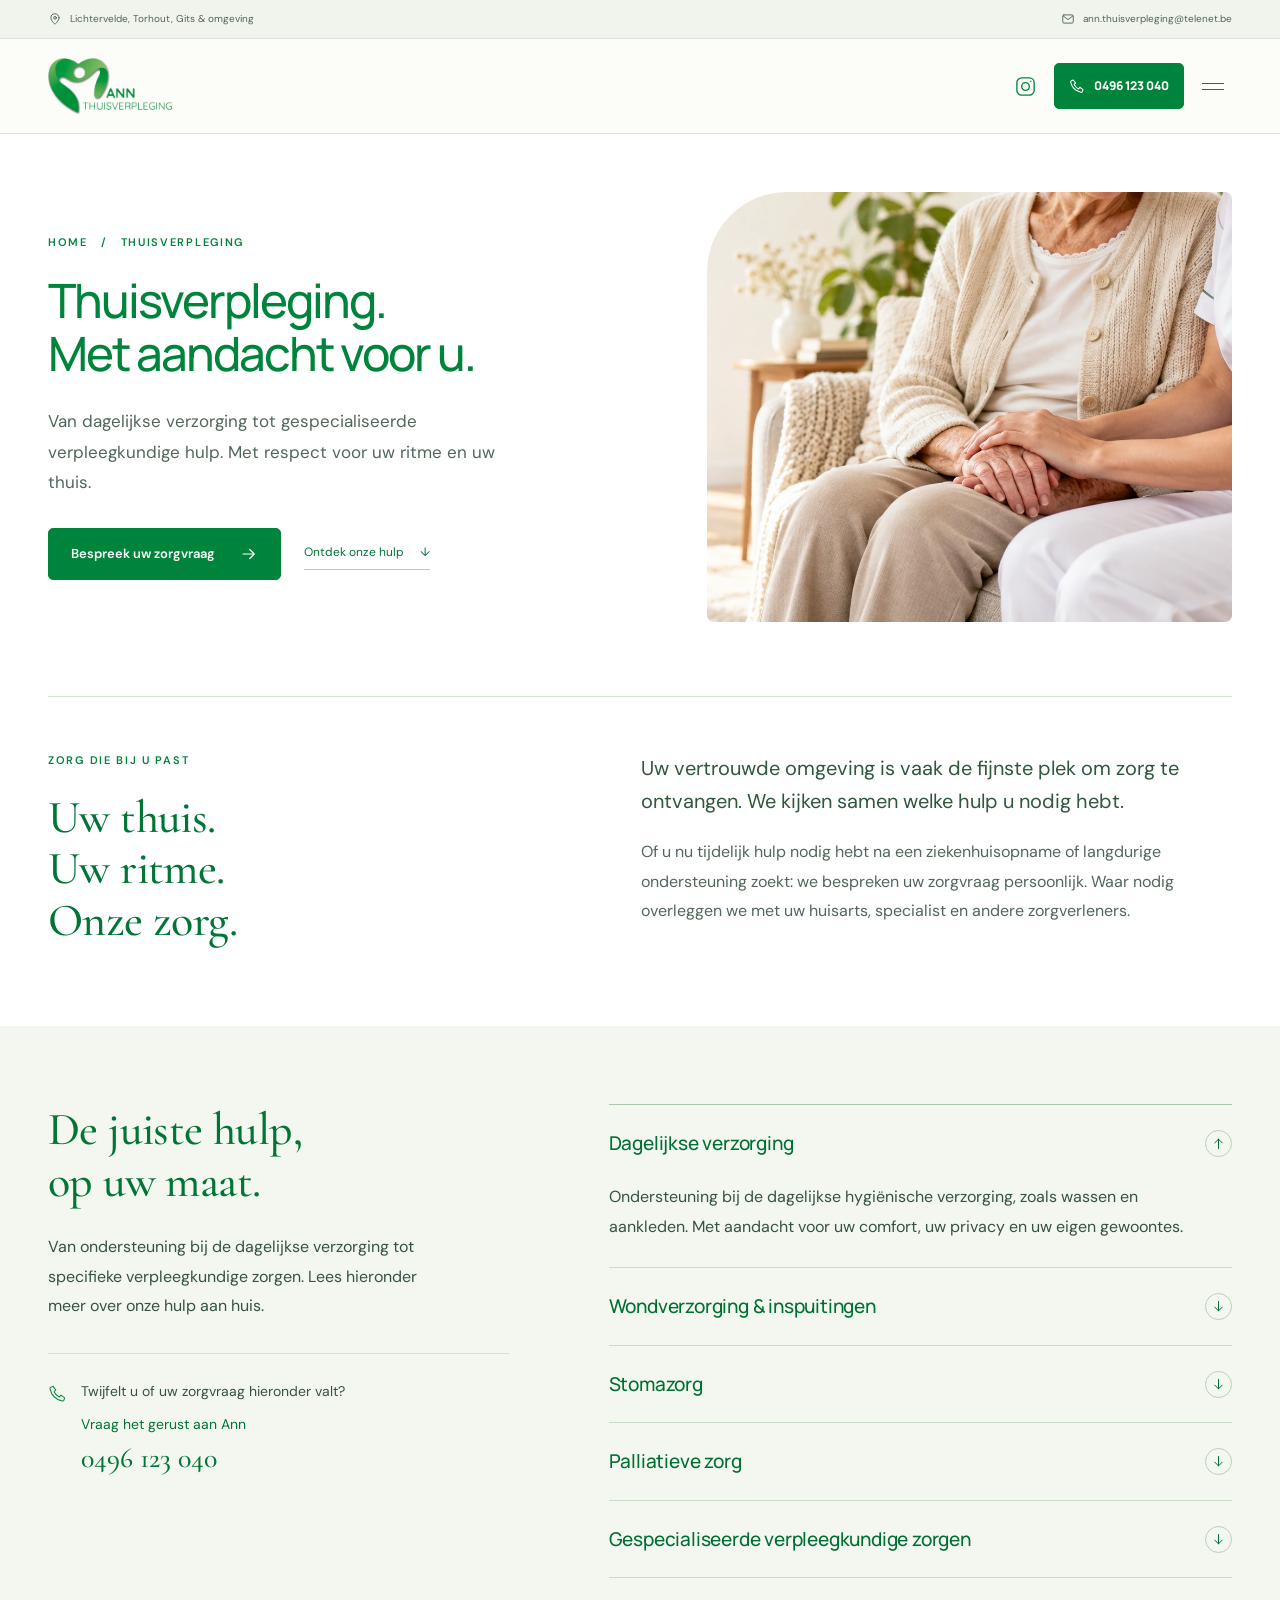
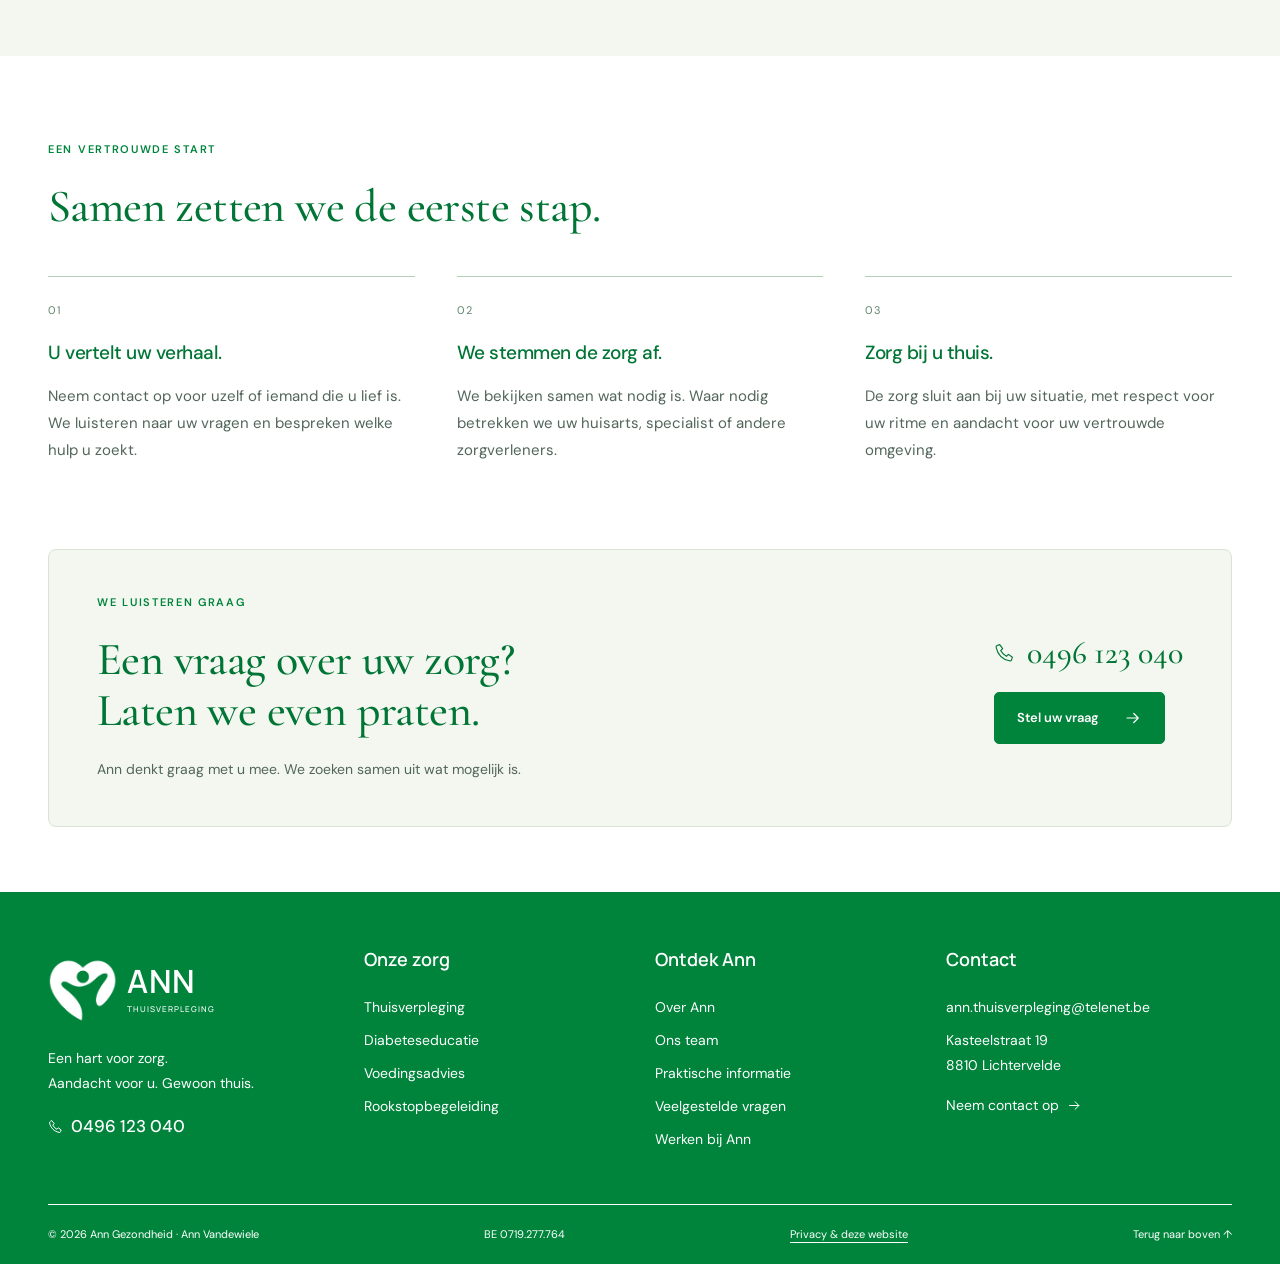
==== commit bb3b7465: "Verfijn Thuisverpleging volgens zes opmerkingen" ====
--- a/thuisverpleging.html
+++ b/thuisverpleging.html
@@ -18,9 +18,9 @@
   <symbol id="i-instagram" viewBox="0 0 24 24"><rect x="3" y="3" width="18" height="18" rx="5"/><circle cx="12" cy="12" r="4"/><circle cx="17.5" cy="6.5" r=".75" fill="currentColor" stroke="none"/></symbol>
 </svg><a class="skip-link" href="#inhoud">Naar de inhoud</a><div class="utility-bar"><div class="container"><p><svg class="icon" aria-hidden="true"><use href="#i-pin"/></svg>Lichtervelde, Torhout, Gits &amp; omgeving</p><a href="mailto:ann.thuisverpleging@telenet.be"><svg class="icon" aria-hidden="true"><use href="#i-mail"/></svg>ann.thuisverpleging@telenet.be</a></div></div><header class="site-header"><div class="container header-inner"><a class="brand" href="index.html" aria-label="Ann Gezondheid — startpagina"><img src="assets/logo.webp" alt="Ann Thuisverpleging" width="160" height="72"></a><nav class="main-nav" id="main-nav" aria-label="Hoofdnavigatie"><a href="index.html">Home</a><a href="thuisverpleging.html" class="active" aria-current="page">Thuisverpleging</a><a href="diabeteseducatie.html">Diabeteseducatie</a><a href="voedingsadvies.html">Voedingsadvies</a><a href="rookstopbegeleiding.html">Rookstopbegeleiding</a><a href="ons-team.html">Ons team</a><a href="contact.html">Contact</a></nav><div class="header-actions"><a class="header-instagram" href="https://www.instagram.com/" target="_blank" rel="noopener noreferrer" aria-label="Instagram openen (nieuw tabblad)"><svg class="icon" aria-hidden="true"><use href="#i-instagram"/></svg></a><a class="header-phone" href="tel:+32496123040" aria-label="Bel Ann op 0496 123 040"><svg class="icon" aria-hidden="true"><use href="#i-phone"/></svg><span class="phone-number">0496 123 040</span><span class="phone-short" aria-hidden="true">Bel Ann</span></a><button class="menu-toggle" type="button" aria-expanded="false" aria-controls="main-nav" aria-label="Menu openen"><span></span><span></span></button></div></div></header>
 <main id="inhoud">
-<section class="care-hero" aria-labelledby="care-title"><div class="container care-hero-grid"><div class="care-hero-copy"><p class="eyebrow"><a href="index.html">Home</a><span aria-hidden="true">/</span>Thuisverpleging</p><h1 id="care-title">Thuisverpleging.<br><span>Met aandacht voor u.</span></h1><p>Van dagelijkse verzorging tot gespecialiseerde verpleegkundige hulp. Met respect voor uw ritme en uw thuis.</p><div class="care-hero-actions"><a class="button button-primary" href="contact.html?zorg=Thuisverpleging">Bespreek uw zorgvraag<svg class="icon" aria-hidden="true"><use href="#i-arrow"/></svg></a><a class="care-text-link" href="#zorgaanbod">Ontdek onze hulp <span aria-hidden="true">↓</span></a></div><p class="care-region"><svg class="icon" aria-hidden="true"><use href="#i-pin"/></svg>Lichtervelde, Torhout, Gits &amp; omgeving</p></div><figure class="care-hero-photo"><img src="assets/hero-zorg.webp" alt="Een verpleegkundige legt geruststellend haar hand op de handen van een oudere persoon" width="1983" height="793" fetchpriority="high"><figcaption><svg class="icon" aria-hidden="true"><use href="#i-heart"/></svg><span>Persoonlijke zorg.<br><strong>Gewoon bij u thuis.</strong></span></figcaption></figure></div></section>
-<section class="care-intro"><div class="container care-intro-grid"><div><p class="eyebrow">Zorg die bij u past</p><h2>Uw thuis.<br>Uw ritme. Onze zorg.</h2></div><div class="care-reading"><p class="care-lead">Uw vertrouwde omgeving is vaak de fijnste plek om zorg te ontvangen. We kijken samen welke hulp u nodig hebt.</p><p>Of u nu tijdelijk hulp nodig hebt na een ziekenhuisopname of langdurige ondersteuning zoekt: we bespreken uw zorgvraag persoonlijk. Waar nodig overleggen we met uw huisarts, specialist en andere zorgverleners.</p></div></div></section>
-<section class="care-offer" id="zorgaanbod" aria-labelledby="offer-title"><div class="container care-offer-grid"><div class="care-offer-heading"><p class="eyebrow">Waarmee kunnen we helpen?</p><h2 id="offer-title">De juiste hulp,<br>op uw maat.</h2><p>Van ondersteuning bij de dagelijkse verzorging tot specifieke verpleegkundige zorgen. Lees hieronder meer over onze hulp aan huis.</p><div class="care-question"><svg class="icon" aria-hidden="true"><use href="#i-phone"/></svg><div><p>Twijfelt u of uw zorgvraag hieronder valt?</p><a href="tel:+32496123040">Vraag het gerust aan Ann <span>0496 123 040</span></a></div></div></div><div class="care-accordion">
+<section class="care-hero" aria-labelledby="care-title"><div class="container care-hero-grid"><div class="care-hero-copy"><p class="eyebrow"><a href="index.html">Home</a><span aria-hidden="true">/</span>Thuisverpleging</p><h1 id="care-title">Thuisverpleging.<br><span>Met aandacht voor u.</span></h1><p>Van dagelijkse verzorging tot gespecialiseerde verpleegkundige hulp. Met respect voor uw ritme en uw thuis.</p><div class="care-hero-actions"><a class="button button-primary" href="contact.html?zorg=Thuisverpleging">Bespreek uw zorgvraag<svg class="icon" aria-hidden="true"><use href="#i-arrow"/></svg></a><a class="care-text-link" href="#zorgaanbod">Ontdek onze hulp <span aria-hidden="true">↓</span></a></div></div><figure class="care-hero-photo"><img src="assets/hero-zorg.webp" alt="Een verpleegkundige legt geruststellend haar hand op de handen van een oudere persoon" width="1983" height="793" fetchpriority="high"></figure></div></section>
+<section class="care-intro"><div class="container care-intro-grid"><div><p class="eyebrow">Zorg die bij u past</p><h2>Uw thuis.<br>Uw ritme.<br>Onze zorg.</h2></div><div class="care-reading"><p class="care-lead">Uw vertrouwde omgeving is vaak de fijnste plek om zorg te ontvangen. We kijken samen welke hulp u nodig hebt.</p><p>Of u nu tijdelijk hulp nodig hebt na een ziekenhuisopname of langdurige ondersteuning zoekt: we bespreken uw zorgvraag persoonlijk. Waar nodig overleggen we met uw huisarts, specialist en andere zorgverleners.</p></div></div></section>
+<section class="care-offer" id="zorgaanbod" aria-labelledby="offer-title"><div class="container care-offer-grid"><div class="care-offer-heading"><h2 id="offer-title">De juiste hulp,<br>op uw maat.</h2><p>Van ondersteuning bij de dagelijkse verzorging tot specifieke verpleegkundige zorgen. Lees hieronder meer over onze hulp aan huis.</p><div class="care-question"><svg class="icon" aria-hidden="true"><use href="#i-phone"/></svg><div><p>Twijfelt u of uw zorgvraag hieronder valt?</p><a href="tel:+32496123040">Vraag het gerust aan Ann <span>0496 123 040</span></a></div></div></div><div class="care-accordion">
 <details open><summary><span>Dagelijkse verzorging</span><svg class="icon" aria-hidden="true"><use href="#i-arrow"/></svg></summary><div class="care-answer"><p>Ondersteuning bij de dagelijkse hygiënische verzorging, zoals wassen en aankleden. Met aandacht voor uw comfort, uw privacy en uw eigen gewoontes.</p></div></details>
 <details><summary><span>Wondverzorging &amp; inspuitingen</span><svg class="icon" aria-hidden="true"><use href="#i-arrow"/></svg></summary><div class="care-answer"><p>Verpleegkundige hulp bij wondverzorging en inspuitingen, bij u thuis. We bespreken welke zorgen nodig zijn en stemmen die waar nodig af met uw huisarts of specialist.</p></div></details>
 <details><summary><span>Stomazorg</span><svg class="icon" aria-hidden="true"><use href="#i-arrow"/></svg></summary><div class="care-answer"><p>Verpleegkundige ondersteuning bij de verzorging van uw stoma. We luisteren naar uw vragen en bekijken samen welke hulp u nodig hebt in het dagelijks leven.</p></div></details>
@@ -29,7 +29,7 @@
 </div></div></section>
 <section class="care-start" aria-labelledby="start-title"><div class="container"><div class="care-section-heading"><p class="eyebrow">Een vertrouwde start</p><h2 id="start-title">Samen zetten we de eerste stap.</h2></div><ol class="care-steps"><li><span class="care-step-number">01</span><h3>U vertelt uw verhaal.</h3><p>Neem contact op voor uzelf of iemand die u lief is. We luisteren naar uw vragen en bespreken welke hulp u zoekt.</p></li><li><span class="care-step-number">02</span><h3>We stemmen de zorg af.</h3><p>We bekijken samen wat nodig is. Waar nodig betrekken we uw huisarts, specialist of andere zorgverleners.</p></li><li><span class="care-step-number">03</span><h3>Zorg bij u thuis.</h3><p>De zorg sluit aan bij uw situatie, met respect voor uw ritme en aandacht voor uw vertrouwde omgeving.</p></li></ol></div></section>
 <section class="care-contact" aria-labelledby="care-contact-title"><div class="container"><div class="care-contact-panel"><div><p class="eyebrow">We luisteren graag</p><h2 id="care-contact-title">Een vraag over uw zorg?<br>Laten we even praten.</h2><p>Ann denkt graag met u mee. We zoeken samen uit wat mogelijk is.</p></div><div class="care-contact-actions"><a class="care-direct-phone" href="tel:+32496123040"><svg class="icon" aria-hidden="true"><use href="#i-phone"/></svg>0496 123 040</a><a class="button button-primary" href="contact.html?zorg=Thuisverpleging">Stel uw vraag<svg class="icon" aria-hidden="true"><use href="#i-arrow"/></svg></a></div></div></div></section>
-<section class="care-related" aria-label="Ook bij Ann"><div class="container"><p class="eyebrow">Ook bij Ann</p><div class="care-related-links"><a href="diabeteseducatie.html">Diabeteseducatie<svg class="icon" aria-hidden="true"><use href="#i-diagonal"/></svg></a><a href="voedingsadvies.html">Voedingsadvies<svg class="icon" aria-hidden="true"><use href="#i-diagonal"/></svg></a><a href="rookstopbegeleiding.html">Rookstopbegeleiding<svg class="icon" aria-hidden="true"><use href="#i-diagonal"/></svg></a></div></div></section>
+
 </main>
 
 <footer class="site-footer"><div class="container"><div class="footer-main"><div class="footer-about"><a class="footer-brand" href="index.html" aria-label="Ann Thuisverpleging — startpagina"><span class="footer-mark" aria-hidden="true"></span><span class="footer-wordmark" aria-hidden="true">ANN<small>THUISVERPLEGING</small></span></a><p>Een hart voor zorg.<br>Aandacht voor u. Gewoon thuis.</p><a class="footer-phone" href="tel:+32496123040"><svg class="icon" aria-hidden="true"><use href="#i-phone"/></svg>0496 123 040</a></div><div><h2>Onze zorg</h2><a href="thuisverpleging.html">Thuisverpleging</a><a href="diabeteseducatie.html">Diabeteseducatie</a><a href="voedingsadvies.html">Voedingsadvies</a><a href="rookstopbegeleiding.html">Rookstopbegeleiding</a></div><div><h2>Ontdek Ann</h2><a href="over-ann.html">Over Ann</a><a href="ons-team.html">Ons team</a><a href="praktisch.html">Praktische informatie</a><a href="veelgestelde-vragen.html">Veelgestelde vragen</a><a href="vacature.html">Werken bij Ann</a></div><div><h2>Contact</h2><a href="mailto:ann.thuisverpleging@telenet.be">ann.thuisverpleging@telenet.be</a><p>Kasteelstraat 19<br>8810 Lichtervelde</p><a href="contact.html">Neem contact op <svg class="icon" aria-hidden="true"><use href="#i-arrow"/></svg></a></div></div><div class="footer-bottom"><span>© <span id="year">2026</span> Ann Gezondheid · Ann Vandewiele</span><span>BE 0719.277.764</span><button type="button" data-service="privacy" aria-haspopup="dialog">Privacy &amp; deze website</button><a href="#top">Terug naar boven ↑</a></div></div></footer>
--- a/thuisverpleging.css
+++ b/thuisverpleging.css
@@ -10,30 +10,30 @@
 .care-hero-copy>.eyebrow{display:flex;gap:13px;font-size:10px}
 .care-hero-copy>.eyebrow a:hover{text-decoration:underline}
 .care-hero h1{font:500 clamp(41px,3.7vw,56px)/1.12 Manrope,Arial,sans-serif;letter-spacing:-2px;color:#00843c;margin-bottom:26px}
-.care-hero h1 span{font-family:'Care Display',Georgia,serif;letter-spacing:-.8px;font-size:1.12em}
+.care-hero h1 span{font-family:inherit;letter-spacing:inherit;font-size:1em;font-weight:inherit}
 .care-hero-copy>p:not(.eyebrow):not(.care-region){max-width:480px;font-size:17px;line-height:1.8}
 .care-hero-actions{display:flex;align-items:center;flex-wrap:wrap;gap:23px;margin-top:30px}
 .care-text-link{display:inline-flex;align-items:center;gap:16px;font-size:12px;color:#007535;border-bottom:1px solid #b5cfb6;padding-block:5px}
-.care-hero-copy>.care-region{display:flex;align-items:center;gap:9px;font-size:11px;line-height:1.6;margin-top:32px;color:var(--care-muted)}
-.care-region .icon{width:16px;height:16px;color:#00843c}
+
+
 .care-hero-photo{position:relative;margin:0}
 .care-hero-photo>img{width:100%;height:430px;object-fit:cover;object-position:82% center;border-radius:80px 7px 7px 7px}
-.care-hero-photo figcaption{position:absolute;left:22px;right:22px;bottom:22px;display:flex;align-items:center;gap:15px;padding:18px 22px;background:rgba(255,255,255,.76);backdrop-filter:blur(12px);-webkit-backdrop-filter:blur(12px);border:1px solid rgba(255,255,255,.8);border-radius:6px;font-size:13px;line-height:1.7;color:#007535}
-.care-hero-photo figcaption strong{font-weight:500}.care-hero-photo figcaption .icon{width:27px;height:27px;stroke-width:1.2}
+
+
 .care-intro{padding-block:10px 80px}
 .care-intro-grid{border-top:1px solid var(--care-line);padding-top:55px;display:grid;grid-template-columns:1fr 1.2fr;gap:100px}
 .care-reading p{font-size:16px;line-height:1.85}.care-reading p+p{margin-top:19px}.care-reading .care-lead{font-size:20px;line-height:1.65;color:#2e573d}
 .care-offer{background:#f3f7f0;padding-block:78px;scroll-margin-top:110px}
 .care-offer-grid{display:grid;grid-template-columns:.85fr 1.15fr;gap:100px;align-items:start}
-.care-offer-heading h2{margin-bottom:25px}.care-offer-heading>p:not(.eyebrow){font-size:15px;line-height:1.85;max-width:360px}
-.care-question{display:flex;align-items:start;gap:14px;margin-top:32px;border-top:1px solid #d2e1cf;padding-top:25px}.care-question>.icon{width:19px;height:19px;margin-top:5px;stroke-width:1.3}.care-question p{font-size:12px;line-height:1.7}.care-question a{display:block;font-size:13px;color:#007535;margin-top:8px}.care-question a span{display:block;font:500 28px/1.5 'Care Display',Georgia,serif}
-.care-accordion{border-top:1px solid #abc7ad}.care-accordion details{border-bottom:1px solid #c9dcc7}.care-accordion summary{display:flex;align-items:center;justify-content:space-between;gap:24px;padding:24px 0;cursor:pointer;list-style:none;font:500 23px/1.35 'Care Display',Georgia,serif;color:#006f32;letter-spacing:0}.care-accordion summary::-webkit-details-marker{display:none}.care-accordion summary>.icon{width:27px;height:27px;flex-shrink:0;padding:5px;border:1px solid #b8d1b5;border-radius:50%;transform:rotate(90deg);transition:transform .2s}.care-accordion details[open] summary>.icon{transform:rotate(-90deg)}.care-accordion summary:hover{color:#004d24}.care-answer{padding:0 35px 25px 0}.care-answer p{font-size:15px;line-height:1.85}
+.care-offer-heading h2{margin-bottom:25px}.care-offer-heading>p:not(.eyebrow){font-size:16px;line-height:1.85;max-width:385px}
+.care-question{display:flex;align-items:start;gap:14px;margin-top:32px;border-top:1px solid #d2e1cf;padding-top:25px}.care-question>.icon{width:19px;height:19px;margin-top:5px;stroke-width:1.3}.care-question p{font-size:14px;line-height:1.8}.care-question a{display:block;font-size:14px;color:#007535;margin-top:8px}.care-question a span{display:block;font:500 28px/1.5 'Care Display',Georgia,serif}
+.care-accordion{border-top:1px solid #abc7ad}.care-accordion details{border-bottom:1px solid #c9dcc7}.care-accordion summary{display:flex;align-items:center;justify-content:space-between;gap:24px;padding:24px 0;cursor:pointer;list-style:none;font:500 19px/1.5 Manrope,Arial,sans-serif;color:#006f32;letter-spacing:-.2px}.care-accordion summary::-webkit-details-marker{display:none}.care-accordion summary>.icon{width:27px;height:27px;flex-shrink:0;padding:5px;border:1px solid #b8d1b5;border-radius:50%;transform:rotate(90deg);transition:transform .2s}.care-accordion details[open] summary>.icon{transform:rotate(-90deg)}.care-accordion summary:hover{color:#004d24}.care-answer{padding:0 35px 25px 0}.care-answer p{font-size:16px;line-height:1.9}
 .care-start{padding-block:85px}.care-section-heading{margin-bottom:43px}.care-steps{display:grid;grid-template-columns:repeat(3,minmax(0,1fr));gap:42px;margin:0;padding:0;list-style:none}.care-steps li{border-top:1px solid #b5cfb7;padding-top:24px}.care-step-number{font-size:11px;letter-spacing:1px;color:#60856a;display:block;margin-bottom:20px}.care-steps h3{margin-bottom:16px}.care-steps p{font-size:15px;line-height:1.8}
 .care-contact{padding-bottom:65px}.care-contact-panel{background:#f3f7f0;border:1px solid #d8e5d4;border-radius:8px;padding:44px 48px;display:flex;align-items:center;justify-content:space-between;gap:50px}.care-contact-panel h2{font-size:42px;margin-bottom:20px}.care-contact-panel p:not(.eyebrow){font-size:14px;line-height:1.8}.care-contact-actions{display:flex;flex-direction:column;align-items:start;gap:18px;flex-shrink:0}.care-direct-phone{display:flex;gap:12px;align-items:center;font:500 32px/1.3 'Care Display',Georgia,serif;color:#007535}.care-direct-phone .icon{width:21px;height:21px;stroke-width:1.3}
-.care-related{padding-bottom:80px}.care-related-links{display:grid;grid-template-columns:repeat(3,minmax(0,1fr));gap:30px}.care-related-links a{display:flex;justify-content:space-between;align-items:center;gap:20px;border-top:1px solid var(--care-line);padding-top:20px;font-size:15px;color:#007535}.care-related-links a:hover{text-decoration:underline;text-underline-offset:5px}.care-related-links .icon{width:19px;height:19px;stroke-width:1.3}
+
 @media(max-width:1100px){.care-hero-grid{gap:38px}.care-hero h1{font-size:43px}.care-hero-copy>p:not(.eyebrow):not(.care-region){font-size:16px}.care-hero-photo>img{height:425px}.care-intro-grid,.care-offer-grid{gap:60px}.care-contact-panel{padding:36px}.care-contact-panel h2{font-size:37px}}
-@media(max-width:800px){.care-hero{padding-block:40px 45px}.care-hero-grid{grid-template-columns:1fr;gap:34px}.care-hero h1{font-size:48px}.care-hero-photo>img{height:350px;object-position:85% center}.care-intro{padding-bottom:55px}.care-intro-grid{grid-template-columns:1fr;gap:25px;padding-top:38px}.care-offer{padding-block:55px}.care-offer-grid{grid-template-columns:1fr;gap:35px}.care-offer-heading>p:not(.eyebrow){max-width:550px}.care-question{max-width:480px;margin-top:25px}.care-start{padding-block:60px}.care-steps{gap:25px}.care-contact-panel{flex-direction:column;align-items:stretch;gap:28px}.care-contact-actions{flex-direction:row;flex-wrap:wrap;align-items:center;gap:23px}.care-contact{padding-bottom:50px}.care-related{padding-bottom:60px}.care-related-links{gap:20px}.care-related-links a{font-size:13px}}
-@media(max-width:600px){.care-page main h2{font-size:37px}.care-page main .eyebrow{font-size:10px;margin-bottom:18px}.care-hero h1{font-size:clamp(32px,9vw,43px);letter-spacing:-1.4px}.care-hero h1 span{font-size:1.12em}.care-hero-copy>p:not(.eyebrow):not(.care-region){font-size:16px}.care-hero-actions{gap:18px}.care-page main .button{font-size:12px;gap:18px;padding:14px 17px}.care-hero-copy>.care-region{font-size:10px;margin-top:25px}.care-hero-photo>img{height:310px;border-top-left-radius:65px}.care-hero-photo figcaption{left:15px;right:15px;bottom:15px;padding:14px 17px;font-size:12px}.care-reading .care-lead{font-size:19px}.care-reading p{font-size:15px}.care-offer{padding-block:45px}.care-accordion summary{font-size:22px;gap:15px;padding-block:22px}.care-answer{padding-right:0}.care-steps{grid-template-columns:1fr;gap:29px}.care-step-number{margin-bottom:13px}.care-steps h3{margin-bottom:11px}.care-contact-panel{padding:29px 24px}.care-direct-phone{font-size:30px}.care-related-links{grid-template-columns:1fr;gap:23px}.care-related-links a{font-size:15px}}
+@media(max-width:800px){.care-hero{padding-block:40px 45px}.care-hero-grid{grid-template-columns:1fr;gap:34px}.care-hero h1{font-size:48px}.care-hero-photo>img{height:350px;object-position:85% center}.care-intro{padding-bottom:55px}.care-intro-grid{grid-template-columns:1fr;gap:25px;padding-top:38px}.care-offer{padding-block:55px}.care-offer-grid{grid-template-columns:1fr;gap:35px}.care-offer-heading>p:not(.eyebrow){max-width:550px}.care-question{max-width:480px;margin-top:25px}.care-start{padding-block:60px}.care-steps{gap:25px}.care-contact-panel{flex-direction:column;align-items:stretch;gap:28px}.care-contact-actions{flex-direction:row;flex-wrap:wrap;align-items:center;gap:23px}.care-contact{padding-bottom:50px}}
+@media(max-width:600px){.care-page main h2{font-size:37px}.care-page main .eyebrow{font-size:10px;margin-bottom:18px}.care-hero h1{font-size:clamp(32px,9vw,43px);letter-spacing:-1.4px}.care-hero h1 span{font-size:1em}.care-hero-copy>p:not(.eyebrow):not(.care-region){font-size:16px}.care-hero-actions{gap:18px}.care-page main .button{font-size:12px;gap:18px;padding:14px 17px}.care-hero-photo>img{height:310px;border-top-left-radius:65px}.care-reading .care-lead{font-size:19px}.care-reading p{font-size:15px}.care-offer{padding-block:45px}.care-accordion summary{font-size:19px;gap:15px;padding-block:22px}.care-answer{padding-right:0}.care-steps{grid-template-columns:1fr;gap:29px}.care-step-number{margin-bottom:13px}.care-steps h3{margin-bottom:11px}.care-contact-panel{padding:29px 24px}.care-direct-phone{font-size:30px}}
 @media(prefers-reduced-motion:reduce){.care-accordion summary>.icon{transition:none}}
 
 /* Keep the photo behind the text rather than below it on mobile. */
@@ -44,9 +44,9 @@
 .care-hero-copy{position:relative;z-index:1;max-width:600px}
 .care-hero-photo{position:absolute;inset:0;margin:0;pointer-events:none}
 .care-hero-photo>img{position:absolute;inset:0;z-index:-2;width:100%;height:100%;object-fit:cover;object-position:80% center;border-radius:0}
-.care-hero-photo figcaption{left:32px;right:32px;bottom:25px;z-index:1;max-width:540px;padding:17px 20px}
+
 }
-@media(max-width:600px){.care-hero-grid{padding-top:35px;min-height:640px}.care-hero-photo figcaption{left:20px;right:20px;bottom:22px}}
+@media(max-width:600px){.care-hero-grid{padding-top:35px;min-height:640px}}
 
 @media(max-width:600px){
 .care-hero-actions{display:flex;flex-wrap:nowrap;justify-content:flex-start;align-items:center;gap:9px}
@@ -54,3 +54,6 @@
 .care-hero-actions .button .icon{width:14px;height:14px}
 .care-hero-actions .care-text-link{width:auto;flex:0 0 auto;white-space:nowrap;font-size:11px;gap:6px}
 }
+
+/* Readable text in the care offer, on desktop and mobile. */
+.care-page .care-offer p{color:#36533f}
